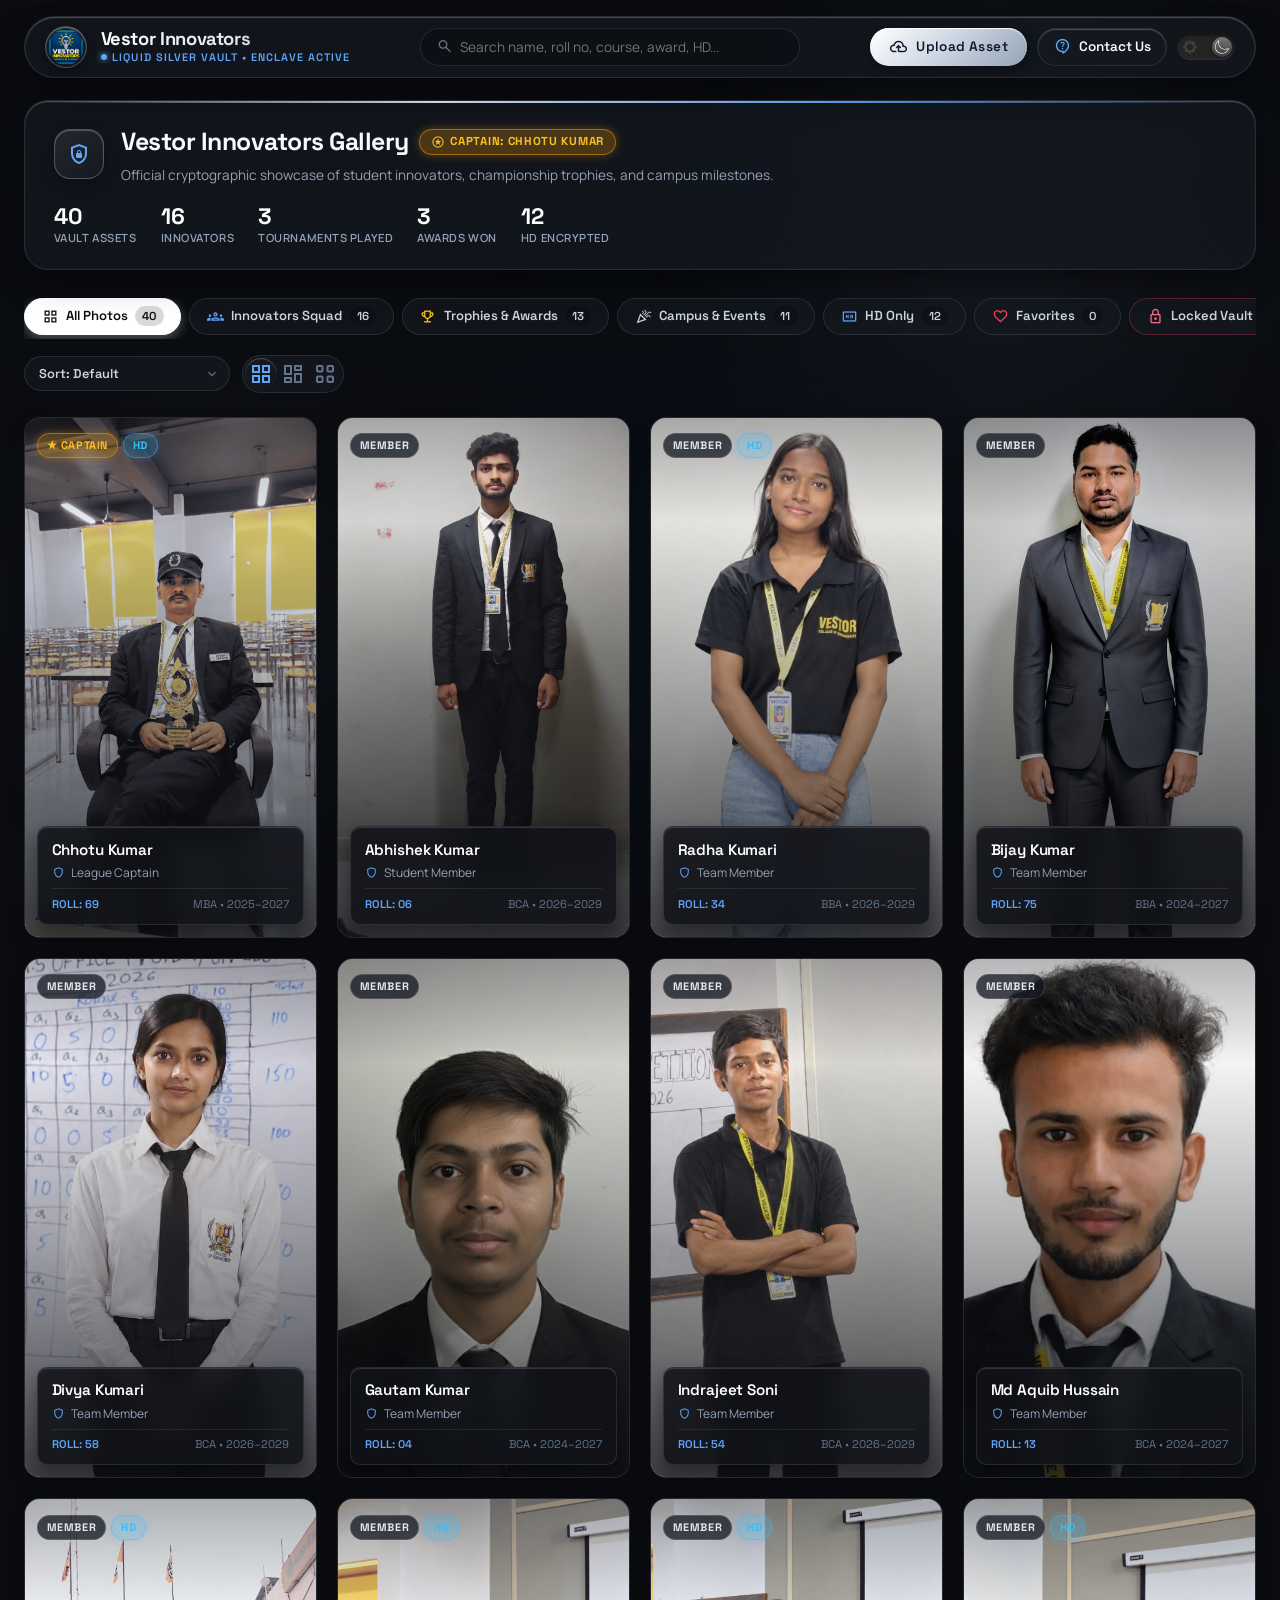
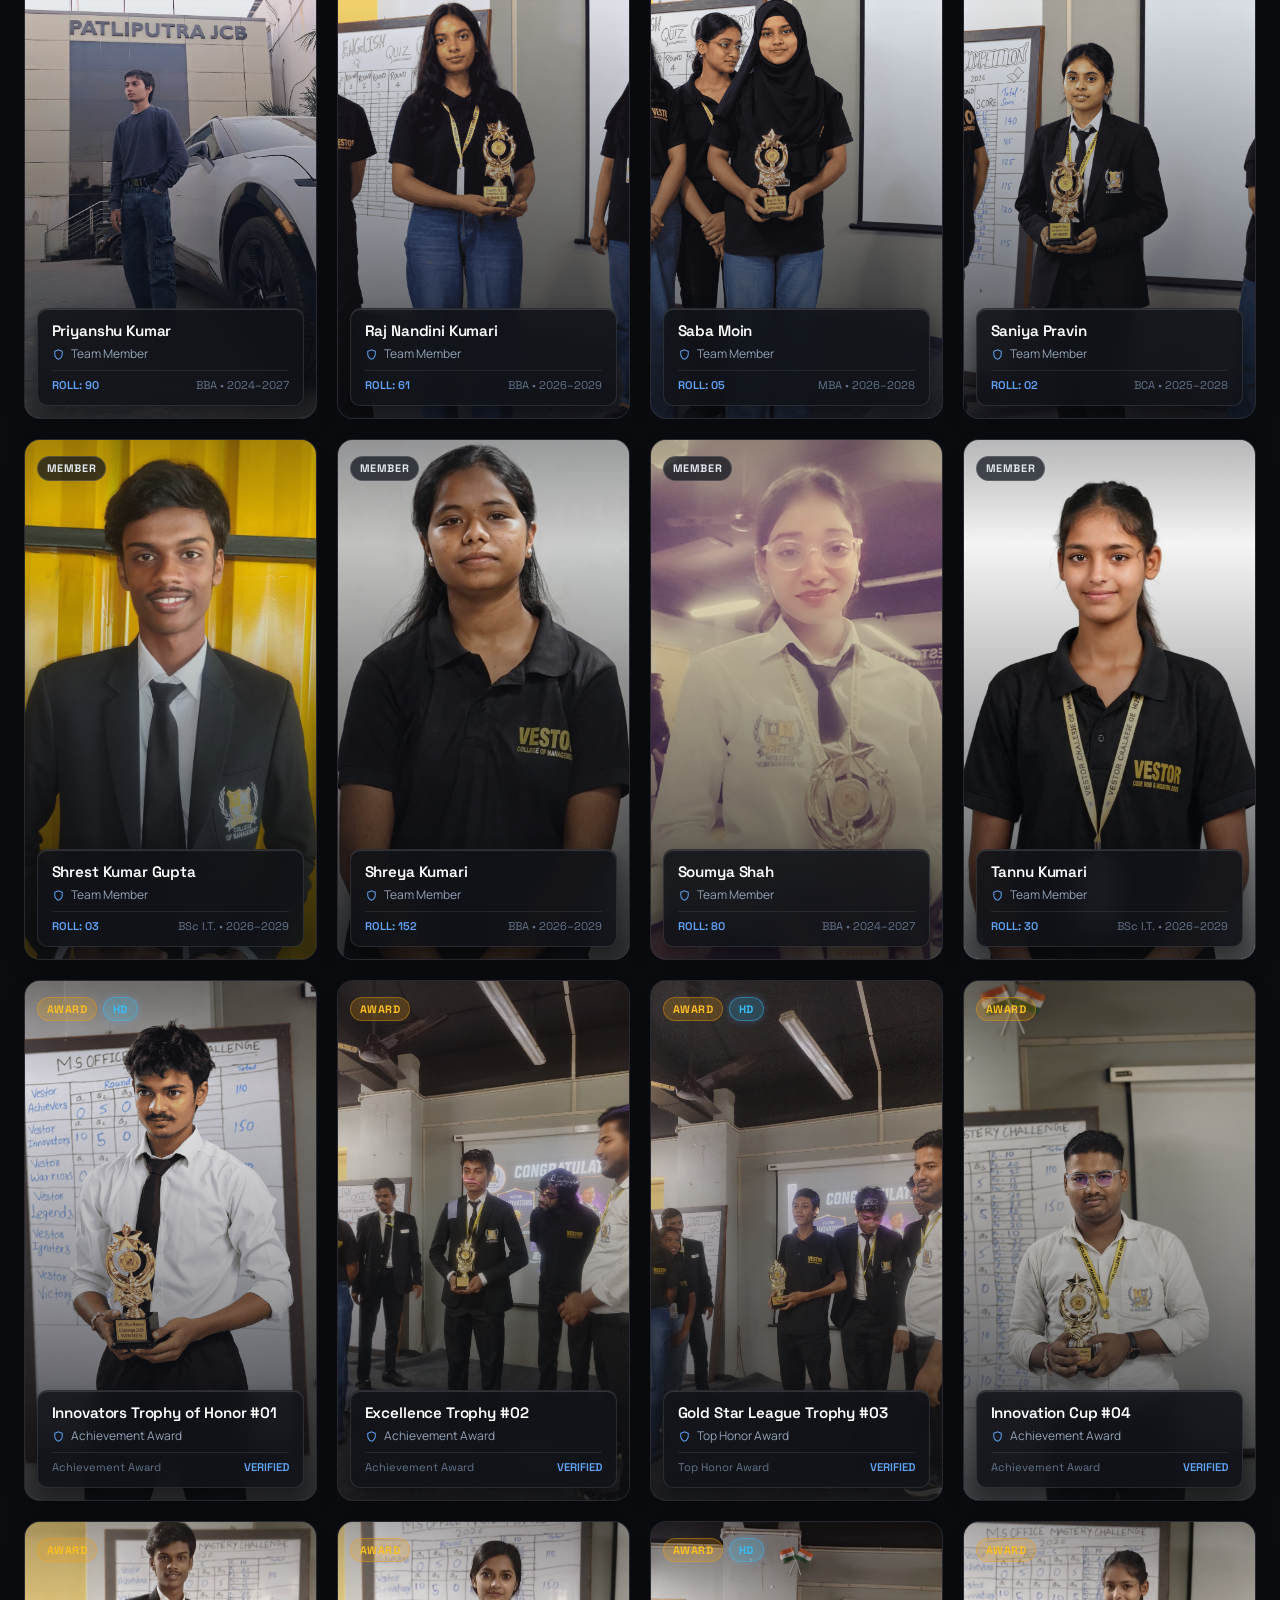
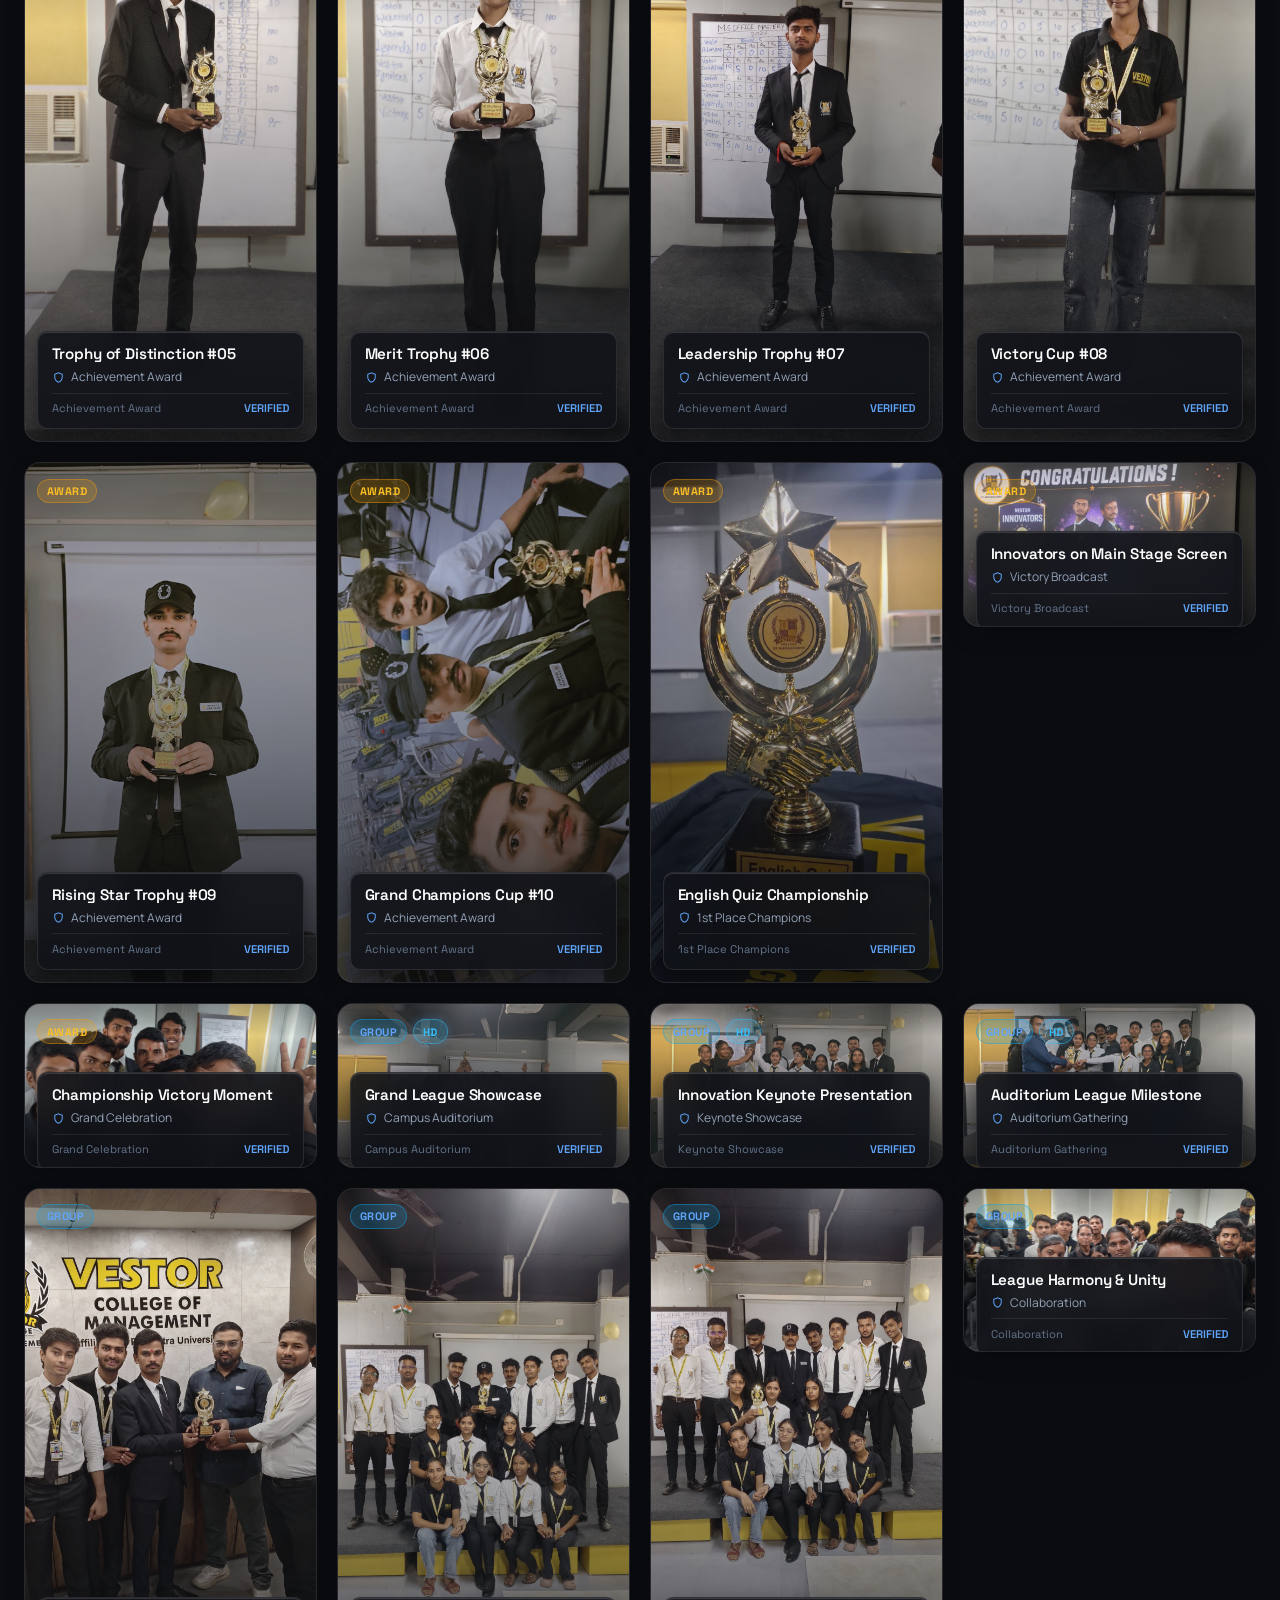
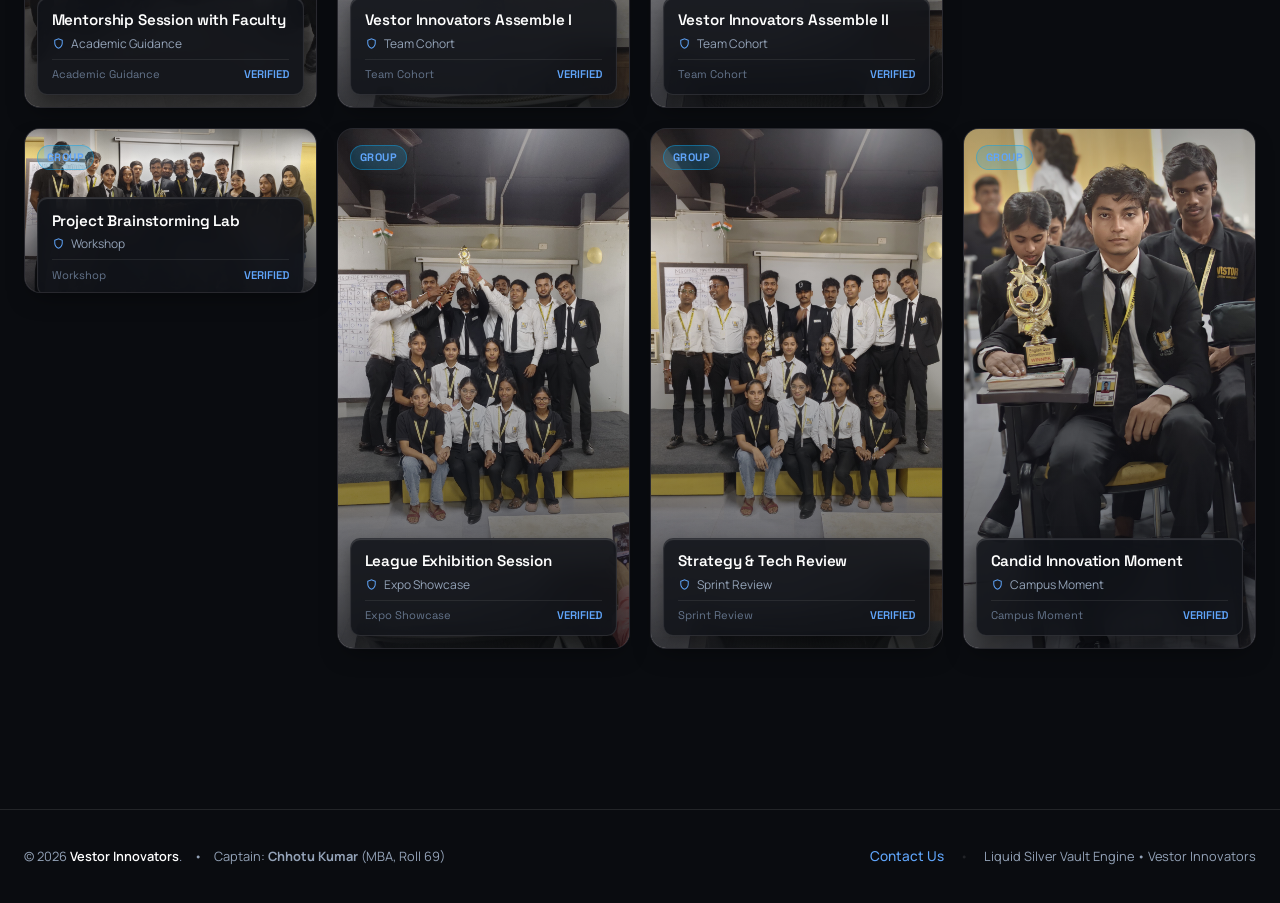
==== index.html @ cceb9549 "Add files via upload" ====
<!DOCTYPE html>
<html lang="en" data-theme="dark">
<head>
  <meta charset="UTF-8">
  <meta name="viewport" content="width=device-width, initial-scale=1.0">
  <title>Vestor Innovators — Liquid Silver Vault Gallery</title>
  
  <!-- Favicon: Using logo-2 as requested -->
  <link rel="icon" type="image/jpeg" href="./images/logo-2.jpeg">

  <!-- Typography & Google Fonts -->
  <link rel="preconnect" href="https://fonts.googleapis.com">
  <link rel="preconnect" href="https://fonts.gstatic.com" crossorigin>
  <link href="https://fonts.googleapis.com/css2?family=Manrope:wght@400;500;600;700&family=Space+Grotesk:wght@400;500;600;700&display=swap" rel="stylesheet">
  
  <!-- Material Symbols Outlined Icons -->
  <link rel="stylesheet" href="https://fonts.googleapis.com/css2?family=Material+Symbols+Outlined:opsz,wght,FILL,GRAD@20..48,100..700,0..1,-50..200">

  <!-- Pure Vanilla CSS Design System -->
  <link rel="stylesheet" href="./style.css">
</head>
<body>

  <!-- Dark Obsidian Background with Subtle Soft Light Silver & Cyan Spotting -->
  <div class="ambient-background" aria-hidden="true">
    <div class="ambient-spot-top-right"></div>
    <div class="ambient-spot-mid-left"></div>
    <div class="ambient-spot-bottom-right"></div>
    <div class="ambient-vignette"></div>
  </div>

  <!-- Fixed Top Glassmorphic Navigation Header -->
  <header class="site-header glass-panel">
    <!-- League Brand Identity -->
    <div class="brand-group">
      <div class="brand-logo-wrapper" title="Vestor Innovators Emblem">
        <img src="./images/logo.png" alt="Vestor Innovators Logo">
      </div>
      <div class="brand-text">
        <span class="brand-title">Vestor Innovators</span>
        <span class="brand-subtitle">
          <span class="status-dot"></span>
          Liquid Silver Vault • Enclave Active
        </span>
      </div>
    </div>

    <!-- Live Real-Time Search Bar -->
    <div class="search-container">
      <input type="text" 
             id="searchInput" 
             class="search-input" 
             placeholder="Search name, roll no, course, award, HD..." 
             aria-label="Search gallery assets">
      <span class="material-symbols-outlined search-icon">search</span>
    </div>

    <!-- Header Actions -->
    <div class="header-actions">
      <!-- Mobile Search Toggle Button -->
      <button class="btn-chrome mobile-search-btn" id="mobileSearchBtn" type="button" title="Search Gallery" aria-label="Search">
        <span class="material-symbols-outlined" style="font-size: 19px;">search</span>
      </button>

      <!-- Upload Modal Trigger Button -->
      <button class="btn-chrome" id="openUploadBtn" type="button" title="Upload new photo with details">
        <span class="material-symbols-outlined" style="font-size: 19px;">cloud_upload</span>
        <span class="btn-label">Upload Asset</span>
      </button>

      <!-- Contact Us Navigation Link -->
      <a href="./contact/" class="btn-nav-contact" title="Contact Us & Collaborations">
        <span class="material-symbols-outlined" style="font-size: 19px; color: var(--accent-cyan);">contact_support</span>
        <span class="btn-label">Contact Us</span>
      </a>

      <!-- Animated SVG Dark / Light Mode Toggle Switch -->
      <div class="theme-switch-container" title="Switch Theme (Dark / Light)">
        <input type="checkbox" id="darkmode-toggle" checked aria-label="Toggle dark and light mode" />
        <label for="darkmode-toggle">
          <svg version="1.1" class="sun" xmlns="http://www.w3.org/2000/svg" xmlns:xlink="http://www.w3.org/1999/xlink" x="0px" y="0px" viewBox="0 0 496 496" style="enable-background:new 0 0 496 496;" xml:space="preserve">
            <rect x="152.994" y="58.921" transform="matrix(0.3827 0.9239 -0.9239 0.3827 168.6176 -118.5145)" width="40.001" height="16" />
            <rect x="46.9" y="164.979" transform="matrix(0.9239 0.3827 -0.3827 0.9239 71.29 -12.4346)" width="40.001" height="16" />
            <rect x="46.947" y="315.048" transform="matrix(0.9239 -0.3827 0.3827 0.9239 -118.531 50.2116)" width="40.001" height="16" />
            <rect x="164.966" y="409.112" transform="matrix(-0.9238 -0.3828 0.3828 -0.9238 168.4872 891.7491)" width="16" height="39.999" />
            <rect x="303.031" y="421.036" transform="matrix(-0.3827 -0.9239 0.9239 -0.3827 50.2758 891.6655)" width="40.001" height="16" />
            <rect x="409.088" y="315.018" transform="matrix(-0.9239 -0.3827 0.3827 -0.9239 701.898 785.6559)" width="40.001" height="16" />
            <rect x="409.054" y="165.011" transform="matrix(-0.9239 0.3827 -0.3827 -0.9239 891.6585 168.6574)" width="40.001" height="16" />
            <rect x="315.001" y="46.895" transform="matrix(0.9238 0.3828 -0.3828 0.9238 50.212 -118.5529)" width="16" height="39.999" />
            <path d="M248,88c-88.224,0-160,71.776-160,160s71.776,160,160,160s160-71.776,160-160S336.224,88,248,88z M248,392
                c-79.4,0-144-64.6-144-144s64.6-144,144-144s144,64.6,144,144S327.4,392,248,392z" />
            <rect x="240" width="16" height="72" />
            <rect x="62.097" y="90.096" transform="matrix(0.7071 0.7071 -0.7071 0.7071 98.0963 -40.6334)" width="71.999" height="16" />
            <rect y="240" width="72" height="16" />
            <rect x="90.091" y="361.915" transform="matrix(-0.7071 -0.7071 0.7071 -0.7071 -113.9157 748.643)" width="16" height="71.999" />
            <rect x="240" y="424" width="16" height="72" />
            <rect x="361.881" y="389.915" transform="matrix(-0.7071 -0.7071 0.7071 -0.7071 397.8562 960.6281)" width="71.999" height="16" />
            <rect x="424" y="240" width="72" height="16" />
            <rect x="389.911" y="62.091" transform="matrix(0.7071 0.7071 -0.7071 0.7071 185.9067 -252.6357)" width="16" height="71.999" />
          </svg>
          <svg version="1.1" class="moon" xmlns="http://www.w3.org/2000/svg" xmlns:xlink="http://www.w3.org/1999/xlink" x="0px" y="0px" viewBox="0 0 49.739 49.739" style="enable-background:new 0 0 49.739 49.739;" xml:space="preserve">
            <path d="M25.068,48.889c-9.173,0-18.017-5.06-22.396-13.804C-3.373,23.008,1.164,8.467,13.003,1.979l2.061-1.129l-0.615,2.268
                 c-1.479,5.459-0.899,11.25,1.633,16.306c2.75,5.493,7.476,9.587,13.305,11.526c5.831,1.939,12.065,1.492,17.559-1.258v0
                 c0.25-0.125,0.492-0.258,0.734-0.391l2.061-1.13l-0.585,2.252c-1.863,6.873-6.577,12.639-12.933,15.822
                 C32.639,48.039,28.825,48.888,25.068,48.889z M12.002,4.936c-9.413,6.428-12.756,18.837-7.54,29.253
                 c5.678,11.34,19.522,15.945,30.864,10.268c5.154-2.582,9.136-7.012,11.181-12.357c-5.632,2.427-11.882,2.702-17.752,0.748
                 c-6.337-2.108-11.473-6.557-14.463-12.528C11.899,15.541,11.11,10.16,12.002,4.936z" />
          </svg>
        </label>
      </div>
    </div>
  </header>

  <!-- Mobile Search Expandable Drawer -->
  <div class="mobile-search-drawer" id="mobileSearchDrawer">
    <div class="mobile-search-inner glass-panel">
      <span class="material-symbols-outlined mobile-search-icon">search</span>
      <input type="text" 
             id="mobileSearchInput" 
             class="mobile-search-input" 
             placeholder="Search name, roll no, course, award..." 
             aria-label="Search gallery assets">
      <button type="button" class="mobile-search-close-btn" id="mobileSearchClose" aria-label="Close search">
        <span class="material-symbols-outlined" style="font-size: 18px;">close</span>
      </button>
    </div>
  </div>

  <!-- Main Container -->
  <main class="app-container main-content">

    <!-- Hero Metric & Status Banner -->
    <section class="hero-banner glass-panel">
      <div class="hero-info">
        <div class="emblem-badge">
          <span class="material-symbols-outlined">shield_lock</span>
        </div>
        <div class="hero-title-group">
          <h1>
            Vestor Innovators Gallery
            <span class="badge-tag badge-captain">
              <span class="material-symbols-outlined" style="font-size: 14px;">stars</span>
              Captain: Chhotu Kumar
            </span>
          </h1>
          <p class="hero-desc">
            <span>Official cryptographic showcase of student innovators, championship trophies, and campus milestones.</span>
          </p>
        </div>
      </div>

      <!-- Live Quick Stats -->
      <div class="hero-metrics">
        <div class="metric-item">
          <span class="metric-value" id="totalAssetsCount">0</span>
          <span class="metric-label">Vault Assets</span>
        </div>
        <div class="metric-item">
          <span class="metric-value" id="membersCount">16</span>
          <span class="metric-label">Innovators</span>
        </div>
        <div class="metric-item">
          <span class="metric-value" id="tournamentsCount">3</span>
          <span class="metric-label">Tournaments Played</span>
        </div>
        <div class="metric-item">
          <span class="metric-value" id="trophiesCount">3</span>
          <span class="metric-label">Awards Won</span>
        </div>
        <div class="metric-item">
          <span class="metric-value" id="hdCount">0</span>
          <span class="metric-label">HD Encrypted</span>
        </div>
      </div>
    </section>

    <!-- Interactive Filters & View Configuration Bar -->
    <section class="gallery-controls-bar">
      <!-- Horizontal Filter Pills Reel -->
      <div class="filter-reel" role="tablist">
        <button class="filter-btn active" data-filter="all" type="button" role="tab">
          <span class="material-symbols-outlined" style="font-size: 17px;">grid_view</span>
          All Photos
          <span class="filter-count">0</span>
        </button>

        <button class="filter-btn" data-filter="members" type="button" role="tab">
          <span class="material-symbols-outlined" style="font-size: 17px; color: var(--accent-cyan);">groups</span>
          Innovators Squad
          <span class="filter-count">16</span>
        </button>

        <button class="filter-btn" data-filter="trophies" type="button" role="tab">
          <span class="material-symbols-outlined" style="font-size: 17px; color: #fbbf24;">emoji_events</span>
          Trophies & Awards
          <span class="filter-count">13</span>
        </button>

        <button class="filter-btn" data-filter="events" type="button" role="tab">
          <span class="material-symbols-outlined" style="font-size: 17px;">celebration</span>
          Campus & Events
          <span class="filter-count">11</span>
        </button>

        <button class="filter-btn" data-filter="hd" type="button" role="tab">
          <span class="material-symbols-outlined" style="font-size: 17px; color: var(--accent-cyan);">hd</span>
          HD Only
          <span class="filter-count">0</span>
        </button>

        <button class="filter-btn" data-filter="favorites" type="button" role="tab">
          <span class="material-symbols-outlined" style="font-size: 17px; color: var(--accent-rose);">favorite</span>
          Favorites
          <span class="filter-count">0</span>
        </button>

        <!-- Locked Vault Password-Protected Section -->
        <button class="filter-btn locked-tab" data-filter="locked" type="button" role="tab" id="lockedVaultFilterBtn" title="Password Protected (innovators)">
          <span class="material-symbols-outlined" style="font-size: 17px; color: #fb7185;" id="lockedVaultTabIcon">lock</span>
          Locked Vault
          <span class="filter-count" id="lockedVaultCount">0</span>
        </button>
      </div>

      <!-- Sorting & View Density -->
      <div class="view-options">
        <!-- Sort Dropdown -->
        <div class="sort-select-wrapper">
          <select id="sortSelect" class="sort-select" aria-label="Sort images by">
            <option value="default">Sort: Default</option>
            <option value="roll-asc">Sort: Student Roll No</option>
            <option value="name-asc">Sort: Name (A-Z)</option>
            <option value="hd-first">Sort: High-Definition First</option>
          </select>
          <span class="material-symbols-outlined">expand_more</span>
        </div>

        <!-- View Density Switcher -->
        <div class="view-switcher" role="group" aria-label="Grid layout density">
          <button class="view-btn active" data-view="grid" title="Standard Grid Layout">
            <span class="material-symbols-outlined">grid_view</span>
          </button>
          <button class="view-btn" data-view="bento" title="Bento Dynamic Layout">
            <span class="material-symbols-outlined">dashboard</span>
          </button>
          <button class="view-btn" data-view="compact" title="Compact Layout">
            <span class="material-symbols-outlined">view_cozy</span>
          </button>
        </div>
      </div>
    </section>

    <!-- Image Gallery Dynamic Grid -->
    <section class="gallery-grid" id="galleryGrid" aria-live="polite">
      <!-- Rendered dynamically by script.js -->
    </section>

  </main>

  <!-- Fullscreen Lightbox Modal Carousel -->
  <div class="lightbox-modal" id="lightboxModal" role="dialog" aria-modal="true" aria-label="Photo Preview Lightbox">
    
    <!-- Top Meta Capsule & Controls -->
    <div class="lightbox-header">
      <div class="lightbox-meta-capsule glass-panel">
        <span class="badge-pill badge-hd" id="lightboxBadge" style="display: none;">HD</span>
        <span id="lightboxTitle" style="font-weight: 600; color: var(--chrome-primary);">Asset Preview</span>
        <span class="meta-divider"></span>
        <span id="lightboxSubtitle" style="color: var(--chrome-muted); font-size: 0.75rem;">Encrypted Buffer</span>
        <span class="meta-divider"></span>
        <span id="lightboxCounter" style="color: var(--accent-cyan); font-weight: 600;">1 / 1</span>
      </div>

      <div class="lightbox-controls">
        <button class="btn-glass btn-icon" id="fullscreenBtn" type="button" title="Toggle Fullscreen (F)">
          <span class="material-symbols-outlined" style="font-size: 20px;">fullscreen</span>
        </button>
        <button class="btn-glass btn-icon" id="closeLightboxBtn" type="button" title="Close Lightbox (Esc)">
          <span class="material-symbols-outlined" style="font-size: 20px;">close</span>
        </button>
      </div>
    </div>

    <!-- Center Stage with Nav Controls -->
    <div class="lightbox-stage">
      <button class="nav-arrow-btn nav-prev" id="prevArrowBtn" type="button" title="Previous Image (Left Arrow)" aria-label="Previous image">
        <span class="material-symbols-outlined">chevron_left</span>
      </button>

      <div class="lightbox-image-container">
        <img class="lightbox-image" id="lightboxImage" src="" alt="Active preview image">
      </div>

      <button class="nav-arrow-btn nav-next" id="nextArrowBtn" type="button" title="Next Image (Right Arrow)" aria-label="Next image">
        <span class="material-symbols-outlined">chevron_right</span>
      </button>
    </div>

    <!-- Bottom Action Dock & Filmstrip Reel -->
    <div class="lightbox-footer">
      <div class="lightbox-action-dock glass-panel">
        <button class="dock-btn" id="zoomInBtn" type="button" title="Zoom In (+)">
          <span class="material-symbols-outlined">zoom_in</span>
          <span class="btn-label">Zoom In</span>
        </button>
        <button class="dock-btn" id="zoomOutBtn" type="button" title="Zoom Out (-)">
          <span class="material-symbols-outlined">zoom_out</span>
          <span class="btn-label">Zoom Out</span>
        </button>
        <button class="dock-btn" id="resetZoomBtn" type="button" title="Reset Zoom">
          <span class="material-symbols-outlined">restart_alt</span>
          <span class="btn-label">Reset</span>
        </button>
        <button class="dock-btn" id="rotateBtn" type="button" title="Rotate 90 Degrees">
          <span class="material-symbols-outlined">rotate_right</span>
          <span class="btn-label">Rotate</span>
        </button>
        <button class="dock-btn" id="lightboxLikeBtn" type="button" title="Toggle Favorite">
          <span class="material-symbols-outlined" id="lightboxLikeIcon">favorite</span>
          <span class="btn-label">Like</span>
        </button>
        <button class="dock-btn" id="lightboxLockBtn" type="button" title="Move to Locked Vault">
          <span class="material-symbols-outlined" id="lightboxLockIcon">lock</span>
          <span class="btn-label" id="lightboxLockLabel">Lock</span>
        </button>
        <button class="dock-btn" id="downloadBtn" type="button" title="Download Image">
          <span class="material-symbols-outlined">download</span>
          <span class="btn-label">Download</span>
        </button>
      </div>

      <!-- Interactive Thumbnail Filmstrip Reel -->
      <div class="lightbox-filmstrip" id="lightboxFilmstrip">
        <!-- Rendered dynamically by script.js -->
      </div>
    </div>

  </div>

  <!-- Image Upload Modal with Metadata Form -->
  <div class="modal-wrapper" id="uploadModal" role="dialog" aria-modal="true" aria-label="Upload New Asset Modal">
    <div class="modal-container glass-panel">
      <div class="modal-header">
        <h2 class="modal-title">
          <span class="material-symbols-outlined" style="color: var(--accent-cyan);">add_photo_alternate</span>
          Add Asset to Vault
        </h2>
        <button class="btn-glass btn-icon" id="closeUploadBtn" type="button" title="Close Modal">
          <span class="material-symbols-outlined" style="font-size: 20px;">close</span>
        </button>
      </div>

      <form id="uploadForm">
        <!-- Dual Upload Actions: Camera & File Browser -->
        <div class="upload-action-buttons">
          <button type="button" class="btn-chrome" id="cameraSnapBtn" title="Take a photo directly with camera">
            <span class="material-symbols-outlined" style="font-size: 19px;">photo_camera</span>
            <span>Take Photo (Camera)</span>
          </button>
          <button type="button" class="btn-glass" id="browseFilesBtn" title="Choose file from device">
            <span class="material-symbols-outlined" style="font-size: 19px;">file_upload</span>
            <span>Browse Files</span>
          </button>
          <!-- Direct Mobile Native Camera Trigger -->
          <input type="file" id="cameraInput" accept="image/*" capture="environment" style="display: none;">
        </div>

        <!-- Live Camera Viewfinder (Webcam / Live Stream) -->
        <div class="camera-stream-box" id="cameraStreamBox" style="display: none;">
          <video id="cameraVideo" autoplay playsinline muted></video>
          <canvas id="cameraCanvas" style="display: none;"></canvas>
          <div class="camera-controls-bar">
            <button type="button" class="btn-glass btn-icon" id="switchCameraBtn" title="Switch Camera">
              <span class="material-symbols-outlined">flip_camera_ios</span>
            </button>
            <button type="button" class="capture-snap-btn" id="captureStreamBtn">
              <span class="material-symbols-outlined">camera</span>
              <span>Snap Photo</span>
            </button>
            <button type="button" class="btn-glass btn-icon" id="closeCameraBtn" title="Cancel Camera">
              <span class="material-symbols-outlined">close</span>
            </button>
          </div>
        </div>

        <!-- Drag & Drop Zone -->
        <div class="upload-dropzone" id="dropZone">
          <span class="material-symbols-outlined dropzone-icon">cloud_upload</span>
          <p class="dropzone-text">Drag & drop photo here or click to browse</p>
          <p class="dropzone-subtext">Supports PNG, JPG, JPEG, WebP • Auto-Detects Resolution</p>
          <input type="file" id="fileInput" accept="image/*" style="display: none;">
        </div>

        <!-- Live Preview -->
        <div class="upload-preview-box" id="uploadPreviewBox">
          <img id="uploadPreviewImage" src="" alt="Upload preview">
          <button type="button" class="remove-preview-btn" id="removePreviewBtn" title="Remove image">
            <span class="material-symbols-outlined" style="font-size: 16px;">close</span>
          </button>
        </div>

        <!-- Automatic HD Detection Status -->
        <div class="auto-hd-badge-container" id="autoHDContainer">
          <div style="display: flex; align-items: center; gap: 0.4rem;">
            <span class="material-symbols-outlined" style="font-size: 18px; color: var(--accent-cyan);">auto_awesome</span>
            <span style="font-size: 0.76rem; font-family: var(--font-display); font-weight: 600; color: var(--chrome-muted);">Resolution Scanner:</span>
          </div>
          <div id="uploadHDStatus">
            <span class="badge-pill badge-member">Select an image to detect</span>
          </div>
        </div>

        <!-- Form Details Grid -->
        <div class="form-grid">
          <div class="form-group span-2">
            <label class="form-label" for="uploadTitle">Image Title / Headline *</label>
            <input type="text" id="uploadTitle" class="form-input" placeholder="e.g., Innovation Project Showcase" required>
          </div>

          <div class="form-group span-2">
            <label class="form-label" for="uploadCategory">Category *</label>
            <select id="uploadCategory" class="form-select" required>
              <option value="events">Campus & Events</option>
              <option value="members">Innovators Squad (Member)</option>
              <option value="trophies">Trophies & Awards</option>
            </select>
          </div>

          <!-- Lock in Private Vault Option -->
          <div class="form-group span-2" style="border-top: 1px solid var(--chrome-border); padding-top: 0.75rem;">
            <label for="uploadToLockedVault" style="display: flex; align-items: center; gap: 0.6rem; cursor: pointer;">
              <input type="checkbox" id="uploadToLockedVault" style="width: 17px; height: 17px; accent-color: #f43f5e;">
              <span style="font-size: 0.82rem; font-weight: 600; color: #fb7185; font-family: var(--font-display);">
                <span class="material-symbols-outlined" style="font-size: 15px; vertical-align: middle;">lock</span>
                Seal in Private Locked Vault (Password Protected)
              </span>
            </label>
          </div>

          <!-- Optional Member Specific Fields (Appears when Category is 'members') -->
          <div class="form-grid span-2" id="memberSpecificFields" style="display: none; border-top: 1px solid var(--chrome-border); padding-top: 0.85rem; margin-top: 0.25rem;">
            <div class="form-group">
              <label class="form-label" for="uploadMemberName">Student Full Name</label>
              <input type="text" id="uploadMemberName" class="form-input" placeholder="e.g., Rohan Kumar">
            </div>

            <div class="form-group">
              <label class="form-label" for="uploadMemberRoll">Roll Number</label>
              <input type="text" id="uploadMemberRoll" class="form-input" placeholder="e.g., 42">
            </div>

            <div class="form-group">
              <label class="form-label" for="uploadMemberCourse">Course / Stream</label>
              <input type="text" id="uploadMemberCourse" class="form-input" placeholder="e.g., BCA / BBA / MBA">
            </div>

            <div class="form-group">
              <label class="form-label" for="uploadMemberSession">Session Batch</label>
              <input type="text" id="uploadMemberSession" class="form-input" placeholder="e.g., 2026–2029">
            </div>
          </div>

          <div class="form-group span-2">
            <label class="form-label" for="uploadDescription">Optional Description</label>
            <textarea id="uploadDescription" class="form-textarea" placeholder="Add any details, event milestones, or achievements..."></textarea>
          </div>
        </div>

        <div class="modal-footer">
          <button type="button" class="btn-glass" id="cancelUploadBtn">Cancel</button>
          <button type="submit" class="btn-chrome">
            <span class="material-symbols-outlined" style="font-size: 18px;">lock</span>
            Add to Vault Enclave
          </button>
        </div>
      </form>
    </div>
  </div>

  <!-- Master Security PIN / Password Modal for Locked Vault -->
  <div class="modal-wrapper" id="securityModal" role="dialog" aria-modal="true" aria-label="Security Authentication Modal">
    <div class="modal-container security-modal-box glass-panel">
      <div class="security-icon-circle">
        <span class="material-symbols-outlined" style="font-size: 28px;">enhanced_encryption</span>
      </div>

      <h3 style="font-family: var(--font-display); font-size: 1.3rem; font-weight: 700; color: var(--chrome-primary); margin-bottom: 0.35rem;" id="securityModalTitle">
        Private Vault Authentication
      </h3>
      <p style="color: var(--chrome-muted); font-size: 0.82rem;" id="securityModalDesc">
        Enter the enclave security key to access or seal private vault assets.
      </p>

      <form id="securityForm">
        <div class="security-password-input-wrapper">
          <input type="password" 
                 id="securityPasswordInput" 
                 class="security-password-input" 
                 placeholder="Enter Vault Password" 
                 autocomplete="off" 
                 required>
          <button type="button" class="toggle-password-btn" id="togglePasswordVisibility" title="Show / Hide Password">
            <span class="material-symbols-outlined" id="togglePasswordIcon" style="font-size: 19px;">visibility</span>
          </button>
        </div>

        <div class="security-error-msg" id="securityErrorMsg"></div>

        <div class="modal-footer" style="justify-content: center; gap: 0.75rem; margin-top: 1rem;">
          <button type="button" class="btn-glass" id="cancelSecurityBtn">Cancel</button>
          <button type="submit" class="btn-chrome" style="background: linear-gradient(135deg, #f43f5e 0%, #e11d48 50%, #9f1239 100%); color: #fff; box-shadow: 0 4px 14px rgba(244, 63, 94, 0.4);">
            <span class="material-symbols-outlined" style="font-size: 18px;">lock_open</span>
            Authenticate
          </button>
        </div>
      </form>
    </div>
  </div>

  <!-- Toast Feedback Alerts Container -->
  <div class="toast-container" id="toastContainer" aria-live="assertive"></div>

  <!-- Site Footer -->
  <footer class="site-footer">
    <div class="app-container footer-content">
      <div class="footer-credits">
        <span>© 2026 <strong class="team-badge">Vestor Innovators</strong>.</span>
        <span>•</span>
        <span>Captain: <strong>Chhotu Kumar</strong> (MBA, Roll 69)</span>
      </div>
      <div class="footer-links" style="display: flex; align-items: center; gap: 1rem;">
        <a href="./contact/" style="color: var(--accent-cyan); text-decoration: none; font-size: 0.85rem; font-weight: 500;">Contact Us</a>
        <span style="color: var(--chrome-border);">•</span>
        <span>Liquid Silver Vault Engine • Vestor Innovators</span>
      </div>
    </div>
  </footer>

  <!-- Pure Vanilla JavaScript Application Logic -->
  <script src="./script.js"></script>
</body>
</html>
---- style.css ----
/* ==========================================================================
   VESTOR INNOVATORS - LIQUID SILVER VAULT GALLERY
   Pure Vanilla CSS Design System (Zero Frameworks)
   High-Performance, Hardware-Accelerated, Silk-Smooth UI
   ========================================================================== */

/* --------------------------------------------------------------------------
   1. CSS Custom Properties / Design Tokens
   -------------------------------------------------------------------------- */
:root {
  /* Dark Theme (Default - Deep Obsidian & Liquid Silver) */
  --bg-primary: #0a0c10;
  --bg-surface: #111318;
  --bg-surface-elevated: #16181f;
  --bg-surface-glass: rgba(22, 25, 33, 0.72);
  --bg-surface-glass-hover: rgba(30, 34, 46, 0.85);
  --bg-surface-card: rgba(16, 18, 24, 0.88);
  --bg-dock: rgba(16, 20, 28, 0.88);
  --bg-modal-overlay: rgba(5, 7, 10, 0.85);
  --bg-modal: rgba(16, 18, 25, 0.96);

  /* Primary Chrome & Accents */
  --chrome-primary: #ffffff;
  --chrome-secondary: #e2e8f0;
  --chrome-muted: #94a3b8;
  --chrome-dark: #64748b;
  --chrome-border: rgba(255, 255, 255, 0.1);
  --chrome-border-highlight: rgba(255, 255, 255, 0.24);
  --chrome-glow: rgba(226, 232, 240, 0.18);

  /* Cryptographic Cyan & Accent Tints */
  --accent-cyan: #60a5fa;
  --accent-cyan-glow: rgba(96, 165, 250, 0.3);
  --accent-cyan-soft: rgba(96, 165, 250, 0.12);
  --accent-gold: #f59e0b;
  --accent-gold-glow: rgba(245, 158, 11, 0.35);
  --accent-gold-soft: rgba(245, 158, 11, 0.15);
  --accent-rose: #f43f5e;
  --accent-rose-soft: rgba(244, 63, 94, 0.15);
  --accent-emerald: #10b981;
  --accent-emerald-soft: rgba(16, 185, 129, 0.15);

  /* Text Colors */
  --text-primary: #f8fafc;
  --text-secondary: #cbd5e1;
  --text-muted: #8e95a5;
  --text-inverse: #0a0c10;

  /* Glassmorphism Specs (Optimized for 60fps) */
  --glass-blur: 16px;
  --glass-border: 1px solid rgba(255, 255, 255, 0.1);
  --glass-shadow: 0 16px 36px -12px rgba(0, 0, 0, 0.7);
  --glass-specular: inset 0 1px 1px 0 rgba(255, 255, 255, 0.25);

  /* Radii */
  --radius-xs: 6px;
  --radius-sm: 10px;
  --radius-md: 16px;
  --radius-lg: 24px;
  --radius-pill: 9999px;

  /* Typography */
  --font-display: 'Space Grotesk', -apple-system, BlinkMacSystemFont, sans-serif;
  --font-body: 'Manrope', -apple-system, BlinkMacSystemFont, sans-serif;
  
  /* Snappy Transitions */
  --transition-fast: 0.15s ease-out;
  --transition-smooth: 0.25s cubic-bezier(0.16, 1, 0.3, 1);
}

/* Light Theme (Crisp Liquid Platinum & Silver Glass) */
[data-theme="light"] {
  --bg-primary: #f1f4f8;
  --bg-surface: #ffffff;
  --bg-surface-elevated: #e2e8f0;
  --bg-surface-glass: rgba(255, 255, 255, 0.85);
  --bg-surface-glass-hover: rgba(255, 255, 255, 0.98);
  --bg-surface-card: rgba(255, 255, 255, 0.92);
  --bg-dock: rgba(245, 247, 250, 0.94);
  --bg-modal-overlay: rgba(15, 23, 42, 0.5);
  --bg-modal: rgba(255, 255, 255, 0.98);

  --chrome-primary: #0f172a;
  --chrome-secondary: #1e293b;
  --chrome-muted: #64748b;
  --chrome-dark: #94a3b8;
  --chrome-border: rgba(15, 23, 42, 0.1);
  --chrome-border-highlight: rgba(15, 23, 42, 0.22);
  --chrome-glow: rgba(15, 23, 42, 0.06);

  --accent-cyan: #0284c7;
  --accent-cyan-glow: rgba(2, 132, 199, 0.2);
  --accent-cyan-soft: rgba(2, 132, 199, 0.1);

  --text-primary: #0f172a;
  --text-secondary: #334155;
  --text-muted: #64748b;
  --text-inverse: #ffffff;

  --glass-border: 1px solid rgba(15, 23, 42, 0.08);
  --glass-shadow: 0 14px 30px -10px rgba(15, 23, 42, 0.1);
  --glass-specular: inset 0 1px 1px 0 rgba(255, 255, 255, 0.9);
}

/* --------------------------------------------------------------------------
   2. Reset & Base Styles
   -------------------------------------------------------------------------- */
*, *::before, *::after {
  box-sizing: border-box;
  margin: 0;
  padding: 0;
}

html {
  font-size: 16px;
  scroll-behavior: smooth;
  -webkit-text-size-adjust: 100%;
}

body {
  font-family: var(--font-body);
  background-color: var(--bg-primary);
  color: var(--text-primary);
  min-height: 100vh;
  line-height: 1.5;
  overflow-x: hidden;
  position: relative;
  -webkit-font-smoothing: antialiased;
  -moz-osx-font-smoothing: grayscale;
}

img {
  max-width: 100%;
  height: auto;
  display: block;
}

button, input, select, textarea {
  font: inherit;
  color: inherit;
  border: none;
  background: none;
  outline: none;
}

button {
  cursor: pointer;
  user-select: none;
}

a {
  color: inherit;
  text-decoration: none;
}

/* Custom Scrollbar */
::-webkit-scrollbar {
  width: 7px;
  height: 7px;
}
::-webkit-scrollbar-track {
  background: var(--bg-primary);
}
::-webkit-scrollbar-thumb {
  background: var(--chrome-dark);
  border-radius: var(--radius-pill);
}
::-webkit-scrollbar-thumb:hover {
  background: var(--chrome-muted);
}

/* --------------------------------------------------------------------------
   3. Dark Obsidian Background with Soft Light Silver & Cyan Spotting
   (Matches Stitch screen.png Vault Design - Clean, Dark, Non-Distracting)
   -------------------------------------------------------------------------- */
.ambient-background {
  position: fixed;
  inset: 0;
  pointer-events: none;
  z-index: 0;
  overflow: hidden;
  background-color: var(--bg-primary);
}

/* Fixed Hardware-Accelerated Ambient Light Spots */
.ambient-spot-top-right {
  position: absolute;
  top: -10%;
  right: -5%;
  width: 700px;
  height: 700px;
  border-radius: 50%;
  background: radial-gradient(circle, rgba(164, 201, 255, 0.065) 0%, rgba(17, 19, 24, 0) 70%);
  transform: translateZ(0);
}

.ambient-spot-mid-left {
  position: absolute;
  top: 32%;
  left: -8%;
  width: 650px;
  height: 650px;
  border-radius: 50%;
  background: radial-gradient(circle, rgba(226, 232, 240, 0.045) 0%, rgba(17, 19, 24, 0) 68%);
  transform: translateZ(0);
}

.ambient-spot-bottom-right {
  position: absolute;
  bottom: -15%;
  right: 18%;
  width: 800px;
  height: 800px;
  border-radius: 50%;
  background: radial-gradient(circle, rgba(2, 103, 184, 0.055) 0%, rgba(17, 19, 24, 0) 72%);
  transform: translateZ(0);
}

.ambient-vignette {
  position: absolute;
  inset: 0;
  background: linear-gradient(to bottom, transparent 0%, rgba(12, 14, 18, 0.4) 100%);
}

[data-theme="light"] .ambient-spot-top-right {
  background: radial-gradient(circle, rgba(2, 132, 199, 0.08) 0%, transparent 65%);
}
[data-theme="light"] .ambient-spot-mid-left {
  background: radial-gradient(circle, rgba(148, 163, 184, 0.1) 0%, transparent 65%);
}
[data-theme="light"] .ambient-spot-bottom-right {
  background: radial-gradient(circle, rgba(96, 165, 250, 0.08) 0%, transparent 65%);
}
[data-theme="light"] .ambient-vignette {
  background: linear-gradient(to bottom, transparent 0%, rgba(226, 232, 240, 0.4) 100%);
}

/* --------------------------------------------------------------------------
   4. Glassmorphism Utilities
   -------------------------------------------------------------------------- */
.glass-panel {
  background: var(--bg-surface-glass);
  backdrop-filter: blur(var(--glass-blur)) saturate(160%);
  -webkit-backdrop-filter: blur(var(--glass-blur)) saturate(160%);
  border: var(--glass-border);
  box-shadow: var(--glass-specular), var(--glass-shadow);
}

.glass-card {
  background: var(--bg-surface-card);
  backdrop-filter: blur(12px);
  -webkit-backdrop-filter: blur(12px);
  border: 1px solid var(--chrome-border);
  box-shadow: inset 0 1px 0 rgba(255, 255, 255, 0.12), 0 10px 24px -10px rgba(0, 0, 0, 0.5);
}

.glass-card:hover {
  background: var(--bg-surface-glass-hover);
  border-color: var(--chrome-border-highlight);
  box-shadow: inset 0 1px 1px rgba(255, 255, 255, 0.3), 0 16px 36px -10px rgba(0, 0, 0, 0.65), 0 0 16px var(--chrome-glow);
}

/* Liquid Chrome Button */
.btn-chrome {
  background: linear-gradient(135deg, #ffffff 0%, #cbd5e1 50%, #94a3b8 100%);
  color: #0f172a;
  font-family: var(--font-display);
  font-weight: 600;
  font-size: 0.85rem;
  letter-spacing: 0.03em;
  padding: 0.55rem 1.2rem;
  border-radius: var(--radius-pill);
  display: inline-flex;
  align-items: center;
  gap: 0.5rem;
  box-shadow: inset 0 1px 1px rgba(255, 255, 255, 0.9), 0 4px 12px rgba(0, 0, 0, 0.3);
  transition: transform var(--transition-fast), filter var(--transition-fast);
}

.btn-chrome:hover {
  transform: translateY(-1px);
  filter: brightness(1.05);
  box-shadow: inset 0 1px 1px #fff, 0 6px 18px rgba(226, 232, 240, 0.4);
}

.btn-chrome:active {
  transform: translateY(1px) scale(0.98);
}

/* Glass Outline Button */
.btn-glass {
  background: var(--bg-surface-glass);
  backdrop-filter: blur(10px);
  -webkit-backdrop-filter: blur(10px);
  color: var(--text-primary);
  border: 1px solid var(--chrome-border);
  font-family: var(--font-display);
  font-size: 0.85rem;
  font-weight: 500;
  padding: 0.5rem 0.95rem;
  border-radius: var(--radius-pill);
  display: inline-flex;
  align-items: center;
  gap: 0.45rem;
  box-shadow: var(--glass-specular);
  transition: background var(--transition-fast), border-color var(--transition-fast), color var(--transition-fast);
}

.btn-glass:hover {
  background: var(--bg-surface-glass-hover);
  border-color: var(--chrome-border-highlight);
  color: var(--chrome-primary);
}

.btn-glass:active {
  transform: translateY(1px) scale(0.98);
}

.btn-icon {
  width: 38px;
  height: 38px;
  border-radius: var(--radius-pill);
  display: inline-flex;
  align-items: center;
  justify-content: center;
  padding: 0;
}

/* Contact Navigation Button */
.btn-nav-contact {
  text-decoration: none;
  display: inline-flex;
  align-items: center;
  gap: 0.45rem;
  padding: 0.48rem 0.95rem;
  font-family: var(--font-display);
  font-size: 0.85rem;
  font-weight: 600;
  border-radius: var(--radius-pill);
  color: var(--text-primary);
  background: var(--bg-surface-glass);
  border: 1px solid var(--chrome-border);
  box-shadow: var(--glass-specular);
  transition: all var(--transition-fast);
}

.btn-nav-contact:hover {
  background: var(--bg-surface-glass-hover);
  border-color: var(--accent-cyan);
  box-shadow: 0 0 14px var(--accent-cyan-glow);
  color: var(--chrome-primary);
  transform: translateY(-1px);
}

.btn-nav-contact:active {
  transform: translateY(1px) scale(0.98);
}

.btn-nav-contact.active {
  border-color: var(--accent-cyan);
  background: var(--accent-cyan-soft);
  color: var(--accent-cyan);
}

/* --------------------------------------------------------------------------
   5. Layout & Navigation Header
   -------------------------------------------------------------------------- */
.app-container {
  position: relative;
  z-index: 1;
  max-width: 1560px;
  margin: 0 auto;
  padding: 0 1.5rem;
}

/* Fixed Glass Navigation Header */
.site-header {
  position: fixed;
  top: 1rem;
  left: 1.5rem;
  right: 1.5rem;
  max-width: 1560px;
  margin: 0 auto;
  z-index: 50;
  border-radius: var(--radius-pill);
  padding: 0.55rem 1.25rem;
  display: flex;
  align-items: center;
  justify-content: space-between;
  gap: 1rem;
}

/* Brand Identity */
.brand-group {
  display: flex;
  align-items: center;
  gap: 0.85rem;
}

.brand-logo-wrapper {
  width: 42px;
  height: 42px;
  border-radius: 50%;
  overflow: hidden;
  background: var(--bg-surface-elevated);
  border: 1px solid var(--chrome-border-highlight);
  box-shadow: inset 0 1px 1px rgba(255, 255, 255, 0.4), 0 4px 10px rgba(0, 0, 0, 0.3);
  display: flex;
  align-items: center;
  justify-content: center;
  padding: 2px;
  flex-shrink: 0;
}

.brand-logo-wrapper img {
  width: 100%;
  height: 100%;
  object-fit: cover;
  border-radius: 50%;
}

.brand-text {
  display: flex;
  flex-direction: column;
}

.brand-title {
  font-family: var(--font-display);
  font-size: 1.15rem;
  font-weight: 700;
  letter-spacing: -0.02em;
  line-height: 1.1;
  background: linear-gradient(135deg, var(--chrome-primary) 0%, var(--chrome-secondary) 50%, var(--chrome-muted) 100%);
  -webkit-background-clip: text;
  -webkit-text-fill-color: transparent;
}

.brand-subtitle {
  font-family: var(--font-display);
  font-size: 0.68rem;
  font-weight: 600;
  letter-spacing: 0.1em;
  text-transform: uppercase;
  color: var(--accent-cyan);
  display: flex;
  align-items: center;
  gap: 0.35rem;
}

.status-dot {
  width: 6px;
  height: 6px;
  border-radius: 50%;
  background-color: var(--accent-cyan);
  box-shadow: 0 0 6px var(--accent-cyan);
}

/* Search Bar */
.search-container {
  position: relative;
  flex: 1;
  max-width: 380px;
}

.search-icon {
  position: absolute;
  left: 1rem;
  top: 50%;
  transform: translateY(-50%);
  color: var(--chrome-dark);
  font-size: 1.1rem;
  pointer-events: none;
}

.search-input {
  width: 100%;
  padding: 0.5rem 1rem 0.5rem 2.4rem;
  border-radius: var(--radius-pill);
  background: rgba(0, 0, 0, 0.25);
  border: 1px solid var(--chrome-border);
  color: var(--text-primary);
  font-size: 0.85rem;
  font-family: var(--font-body);
  transition: border-color var(--transition-fast);
}

[data-theme="light"] .search-input {
  background: rgba(255, 255, 255, 0.7);
}

.search-input:focus {
  border-color: var(--accent-cyan);
  box-shadow: 0 0 12px var(--accent-cyan-glow);
}

/* Mobile Search Drawer */
.mobile-search-btn {
  display: none;
}

.mobile-search-drawer {
  display: none;
  position: fixed;
  top: 4.25rem;
  left: 0.75rem;
  right: 0.75rem;
  z-index: 150;
  animation: slideDownFade 0.2s ease-out;
}

.mobile-search-drawer.active {
  display: block;
}

.mobile-search-inner {
  display: flex;
  align-items: center;
  gap: 0.6rem;
  padding: 0.6rem 0.9rem;
  border-radius: var(--radius-pill);
  background: rgba(17, 19, 24, 0.96);
  backdrop-filter: blur(16px);
  -webkit-backdrop-filter: blur(16px);
  border: 1px solid var(--accent-cyan);
  box-shadow: 0 10px 30px rgba(0, 0, 0, 0.6), 0 0 16px var(--accent-cyan-glow);
}

[data-theme="light"] .mobile-search-inner {
  background: rgba(255, 255, 255, 0.96);
  border-color: var(--accent-cyan);
  box-shadow: 0 8px 24px rgba(14, 165, 233, 0.2);
}

.mobile-search-icon {
  color: var(--accent-cyan);
  font-size: 1.25rem;
  flex-shrink: 0;
}

.mobile-search-input {
  flex: 1;
  background: transparent;
  border: none;
  outline: none;
  color: var(--chrome-primary);
  font-family: var(--font-body);
  font-size: 0.9rem;
}

.mobile-search-close-btn {
  background: transparent;
  border: none;
  color: var(--chrome-muted);
  cursor: pointer;
  display: flex;
  align-items: center;
  justify-content: center;
  padding: 0.25rem;
  border-radius: 50%;
  transition: color var(--transition-fast);
}

.mobile-search-close-btn:hover {
  color: #fb7185;
}

.header-actions {
  display: flex;
  align-items: center;
  gap: 0.6rem;
}

/* ==========================================================================
   Animated SVG Dark / Light Mode Toggle Switch
   ========================================================================== */
.theme-switch-container {
  position: relative;
  display: inline-flex;
  align-items: center;
  justify-content: center;
  width: 58px;
  height: 26px;
  flex-shrink: 0;
  user-select: none;
}

.theme-switch-container input#darkmode-toggle {
  width: 0;
  height: 0;
  visibility: hidden;
  position: absolute;
  pointer-events: none;
}

.theme-switch-container label[for="darkmode-toggle"] {
  width: 58px;
  height: 26px;
  position: relative;
  display: block;
  background: #ebebeb;
  border-radius: 26px;
  box-shadow: inset 0px 1px 3px rgba(0, 0, 0, 0.4),
              inset 0px -1px 3px rgba(255, 255, 255, 0.4);
  cursor: pointer;
  transition: 0.3s;
  box-sizing: border-box;
}

.theme-switch-container label[for="darkmode-toggle"]:after {
  content: "";
  width: 20px;
  height: 20px;
  position: absolute;
  top: 3px;
  left: 3px;
  background: linear-gradient(180deg, #ffcc89, #d8860b);
  border-radius: 20px;
  box-shadow: 0px 1px 4px rgba(0, 0, 0, 0.25);
  transition: 0.3s cubic-bezier(0.4, 0, 0.2, 1);
}

.theme-switch-container label[for="darkmode-toggle"] svg {
  position: absolute;
  width: 14px;
  height: 14px;
  top: 6px;
  z-index: 10;
  transition: 0.3s;
}

.theme-switch-container label[for="darkmode-toggle"] svg.sun {
  left: 6px;
  fill: #fff;
}

.theme-switch-container label[for="darkmode-toggle"] svg.moon {
  right: 6px;
  fill: #7e7e7e;
}

/* Checked State (Dark Mode Active) */
.theme-switch-container input#darkmode-toggle:checked + label[for="darkmode-toggle"] {
  background: #242424;
  box-shadow: inset 0px 1px 3px rgba(0, 0, 0, 0.6),
              inset 0px -1px 2px rgba(255, 255, 255, 0.1);
}

.theme-switch-container input#darkmode-toggle:checked + label[for="darkmode-toggle"]:after {
  left: calc(100% - 3px);
  transform: translateX(-100%);
  background: linear-gradient(180deg, #777, #3a3a3a);
}

.theme-switch-container input#darkmode-toggle:checked + label[for="darkmode-toggle"] svg.sun {
  fill: #7e7e7e;
}

.theme-switch-container input#darkmode-toggle:checked + label[for="darkmode-toggle"] svg.moon {
  fill: #fff;
}

/* Active Squashing / Stretch Effect */
.theme-switch-container input#darkmode-toggle:active + label[for="darkmode-toggle"]:after {
  width: 27px;
}

/* Camera Option & Stream Viewfinder Styles */
.upload-action-buttons {
  display: flex;
  align-items: center;
  gap: 0.75rem;
  margin-bottom: 0.75rem;
}

.upload-action-buttons .btn-chrome,
.upload-action-buttons .btn-glass {
  flex: 1;
  justify-content: center;
  padding: 0.6rem 1rem;
  font-size: 0.85rem;
}

.camera-stream-box {
  position: relative;
  width: 100%;
  border-radius: var(--radius-md);
  overflow: hidden;
  background: #000;
  border: 1px solid var(--chrome-border-highlight);
  margin-bottom: 1rem;
}

.camera-stream-box video {
  width: 100%;
  max-height: 280px;
  object-fit: cover;
  display: block;
}

.camera-controls-bar {
  position: absolute;
  bottom: 0.75rem;
  left: 0;
  right: 0;
  display: flex;
  align-items: center;
  justify-content: center;
  gap: 0.85rem;
  z-index: 10;
  padding: 0 0.5rem;
}

.capture-snap-btn {
  background: linear-gradient(135deg, #10b981 0%, #059669 100%);
  color: #fff;
  border-radius: var(--radius-pill);
  padding: 0.55rem 1.3rem;
  font-weight: 700;
  display: inline-flex;
  align-items: center;
  gap: 0.45rem;
  box-shadow: 0 4px 15px rgba(16, 185, 129, 0.4);
  border: none;
  cursor: pointer;
}

.capture-snap-btn:hover {
  filter: brightness(1.1);
  transform: translateY(-1px);
}


/* --------------------------------------------------------------------------
   6. Main Content Area & Hero
   -------------------------------------------------------------------------- */
.main-content {
  padding-top: 6.25rem;
  padding-bottom: 7rem;
}

/* Hero Status Banner */
.hero-banner {
  margin-bottom: 1.75rem;
  padding: 1.4rem 1.8rem;
  border-radius: var(--radius-lg);
  display: flex;
  align-items: center;
  justify-content: space-between;
  flex-wrap: wrap;
  gap: 1.25rem;
  position: relative;
  overflow: hidden;
}

.hero-banner::before {
  content: '';
  position: absolute;
  top: 0;
  left: 0;
  width: 100%;
  height: 2px;
  background: linear-gradient(90deg, transparent, var(--chrome-secondary), var(--accent-cyan), transparent);
}

.hero-info {
  display: flex;
  align-items: center;
  gap: 1.1rem;
}

.emblem-badge {
  width: 50px;
  height: 50px;
  border-radius: var(--radius-md);
  background: linear-gradient(135deg, rgba(255, 255, 255, 0.08), rgba(255, 255, 255, 0.02));
  border: 1px solid var(--chrome-border-highlight);
  box-shadow: var(--glass-specular), 0 6px 16px rgba(0, 0, 0, 0.35);
  display: flex;
  align-items: center;
  justify-content: center;
  color: var(--accent-cyan);
  font-size: 1.6rem;
  flex-shrink: 0;
}

.hero-title-group h1 {
  font-family: var(--font-display);
  font-size: 1.55rem;
  font-weight: 700;
  letter-spacing: -0.02em;
  color: var(--text-primary);
  display: flex;
  align-items: center;
  gap: 0.6rem;
  flex-wrap: wrap;
}

.badge-tag {
  display: inline-flex;
  align-items: center;
  gap: 0.35rem;
  font-family: var(--font-display);
  font-size: 0.72rem;
  font-weight: 700;
  letter-spacing: 0.06em;
  text-transform: uppercase;
  padding: 0.22rem 0.7rem;
  border-radius: var(--radius-pill);
}

.badge-captain {
  background: var(--accent-gold-soft);
  color: var(--accent-gold);
  border: 1px solid rgba(245, 158, 11, 0.4);
  box-shadow: 0 0 10px var(--accent-gold-glow);
}

.badge-hd {
  background: linear-gradient(135deg, rgba(96, 165, 250, 0.25), rgba(2, 103, 184, 0.4));
  color: #ffffff;
  border: 1px solid rgba(164, 201, 255, 0.6);
  box-shadow: 0 0 8px var(--accent-cyan-glow);
  font-weight: 700;
}

.badge-locked {
  background: rgba(244, 63, 94, 0.18);
  color: #fb7185;
  border: 1px solid rgba(244, 63, 94, 0.4);
}

.hero-desc {
  font-size: 0.85rem;
  color: var(--chrome-muted);
  margin-top: 0.25rem;
}

/* Quick Metrics Counters */
.hero-metrics {
  display: flex;
  align-items: center;
  gap: 1.5rem;
  flex-wrap: wrap;
}

.metric-item {
  display: flex;
  flex-direction: column;
}

.metric-value {
  font-family: var(--font-display);
  font-size: 1.4rem;
  font-weight: 700;
  color: var(--chrome-primary);
  line-height: 1.1;
}

.metric-label {
  font-size: 0.7rem;
  font-weight: 600;
  color: var(--chrome-muted);
  text-transform: uppercase;
  letter-spacing: 0.05em;
}

/* --------------------------------------------------------------------------
   7. Filter Reel & Toolbar Controls
   -------------------------------------------------------------------------- */
.gallery-controls-bar {
  display: flex;
  align-items: center;
  justify-content: space-between;
  gap: 1rem;
  margin-bottom: 1.5rem;
  flex-wrap: wrap;
}

/* Horizontal Filter Reel */
.filter-reel {
  display: flex;
  align-items: center;
  gap: 0.5rem;
  overflow-x: auto;
  padding-bottom: 0.25rem;
  scrollbar-width: none;
}
.filter-reel::-webkit-scrollbar {
  display: none;
}

.filter-btn {
  padding: 0.45rem 1.05rem;
  border-radius: var(--radius-pill);
  font-family: var(--font-display);
  font-size: 0.82rem;
  font-weight: 600;
  color: var(--text-secondary);
  background: var(--bg-surface-glass);
  border: 1px solid var(--chrome-border);
  white-space: nowrap;
  display: inline-flex;
  align-items: center;
  gap: 0.45rem;
  transition: background var(--transition-fast), color var(--transition-fast), border-color var(--transition-fast);
}

.filter-btn:hover {
  background: var(--bg-surface-glass-hover);
  color: var(--chrome-primary);
  border-color: var(--chrome-border-highlight);
}

.filter-btn.active {
  background: var(--chrome-primary);
  color: var(--text-inverse);
  border-color: var(--chrome-primary);
  box-shadow: 0 4px 12px rgba(255, 255, 255, 0.3);
}

[data-theme="light"] .filter-btn.active {
  background: var(--chrome-primary);
  color: #ffffff;
  box-shadow: 0 4px 12px rgba(15, 23, 42, 0.2);
}

/* Locked Vault Tab Special Glow */
.filter-btn.locked-tab {
  border-color: rgba(244, 63, 94, 0.3);
}
.filter-btn.locked-tab.active {
  background: #f43f5e;
  color: #ffffff;
  border-color: #f43f5e;
  box-shadow: 0 4px 14px rgba(244, 63, 94, 0.35);
}

.filter-count {
  font-size: 0.72rem;
  padding: 0.1rem 0.45rem;
  border-radius: var(--radius-pill);
  background: rgba(0, 0, 0, 0.2);
  color: inherit;
}
.filter-btn.active .filter-count {
  background: rgba(0, 0, 0, 0.15);
}

/* Sort & View Options */
.view-options {
  display: flex;
  align-items: center;
  gap: 0.75rem;
}

.sort-select-wrapper {
  position: relative;
  display: flex;
  align-items: center;
}

.sort-select {
  appearance: none;
  background: var(--bg-surface-glass);
  border: 1px solid var(--chrome-border);
  color: var(--text-secondary);
  font-family: var(--font-display);
  font-size: 0.8rem;
  font-weight: 600;
  padding: 0.45rem 1.9rem 0.45rem 0.9rem;
  border-radius: var(--radius-pill);
  cursor: pointer;
  transition: border-color var(--transition-fast);
}

.sort-select:hover, .sort-select:focus {
  border-color: var(--chrome-border-highlight);
  color: var(--chrome-primary);
}

.sort-select-wrapper .material-symbols-outlined {
  position: absolute;
  right: 0.6rem;
  font-size: 1rem;
  pointer-events: none;
  color: var(--chrome-dark);
}

/* View Density Switcher */
.view-switcher {
  display: flex;
  align-items: center;
  background: var(--bg-surface-glass);
  border: 1px solid var(--chrome-border);
  border-radius: var(--radius-pill);
  padding: 2px;
}

.view-btn {
  width: 32px;
  height: 32px;
  border-radius: var(--radius-pill);
  display: flex;
  align-items: center;
  justify-content: center;
  color: var(--chrome-dark);
  font-size: 1.1rem;
  transition: color var(--transition-fast);
}

.view-btn:hover {
  color: var(--chrome-primary);
}

.view-btn.active {
  background: var(--bg-surface-elevated);
  color: var(--accent-cyan);
  box-shadow: var(--glass-specular);
}

/* --------------------------------------------------------------------------
   8. Gallery Image Dynamic Grid
   -------------------------------------------------------------------------- */
.gallery-grid {
  display: grid;
  grid-template-columns: repeat(auto-fill, minmax(280px, 1fr));
  gap: 1.25rem;
}

/* Bento Dynamic Grid Mode */
.gallery-grid.view-bento {
  grid-template-columns: repeat(auto-fill, minmax(250px, 1fr));
  grid-auto-flow: dense;
  gap: 1.25rem;
}

.gallery-grid.view-bento .gallery-card.aspect-wide {
  grid-column: span 2;
}

/* Compact High-Density Grid Mode */
.gallery-grid.view-compact {
  grid-template-columns: repeat(auto-fill, minmax(170px, 1fr));
  gap: 0.75rem;
}

.gallery-grid.view-compact .gallery-card {
  border-radius: var(--radius-sm);
}

.gallery-grid.view-compact .card-description {
  display: none;
}

.gallery-grid.view-compact .card-details {
  padding: 0.65rem 0.75rem;
}

.gallery-grid.view-compact .card-title {
  font-size: 0.85rem;
  white-space: nowrap;
  overflow: hidden;
  text-overflow: ellipsis;
}

/* --------------------------------------------------------------------------
   9. Gallery Cards & Hover Physics
   -------------------------------------------------------------------------- */
.gallery-card {
  position: relative;
  border-radius: var(--radius-md);
  overflow: hidden;
  display: flex;
  flex-direction: column;
  aspect-ratio: 9 / 16;
  cursor: pointer;
  transform: translateZ(0);
  transition: transform var(--transition-smooth), border-color var(--transition-fast), box-shadow var(--transition-fast);
}

.gallery-card.aspect-portrait {
  aspect-ratio: 9 / 16;
}

.gallery-card.aspect-square {
  aspect-ratio: 1 / 1;
}

.gallery-card.aspect-wide {
  aspect-ratio: 16 / 9;
}

.gallery-card:hover {
  transform: translateY(-4px);
}

.card-media-wrapper {
  position: absolute;
  inset: 0;
  width: 100%;
  height: 100%;
  overflow: hidden;
}

.card-image {
  width: 100%;
  height: 100%;
  object-fit: cover;
  object-position: center top;
  transition: transform 0.4s cubic-bezier(0.16, 1, 0.3, 1);
}

.gallery-card:hover .card-image {
  transform: scale(1.05);
}

.card-overlay {
  position: absolute;
  inset: 0;
  background: linear-gradient(to top, rgba(10, 12, 16, 0.9) 0%, rgba(10, 12, 16, 0.4) 45%, rgba(10, 12, 16, 0.05) 80%, rgba(10, 12, 16, 0.35) 100%);
  opacity: 0.85;
}

.gallery-card:hover .card-overlay {
  opacity: 0.65;
}

/* Specular Rim Light Shimmer */
.card-sheen {
  position: absolute;
  inset: 0;
  background: linear-gradient(135deg, rgba(255, 255, 255, 0.12) 0%, transparent 40%, transparent 60%, rgba(255, 255, 255, 0.06) 100%);
  opacity: 0;
  pointer-events: none;
  transition: opacity var(--transition-fast);
}

.gallery-card:hover .card-sheen {
  opacity: 1;
}

/* Top Action Pills on Card */
.card-top-bar {
  position: relative;
  z-index: 5;
  display: flex;
  align-items: center;
  justify-content: space-between;
  padding: 0.75rem;
}

.card-badges {
  display: flex;
  align-items: center;
  gap: 0.35rem;
  flex-wrap: wrap;
}

.badge-pill {
  font-family: var(--font-display);
  font-size: 0.68rem;
  font-weight: 700;
  letter-spacing: 0.05em;
  padding: 0.2rem 0.55rem;
  border-radius: var(--radius-pill);
}

.badge-member {
  background: rgba(18, 22, 31, 0.75);
  color: var(--chrome-secondary);
  border: 1px solid rgba(255, 255, 255, 0.15);
}

.badge-trophy {
  background: rgba(245, 158, 11, 0.2);
  color: #fbbf24;
  border: 1px solid rgba(245, 158, 11, 0.4);
}

.badge-group,
.badge-event {
  background: rgba(14, 165, 233, 0.2);
  color: var(--accent-cyan);
  border: 1px solid rgba(14, 165, 233, 0.45);
}

.badge-captain {
  background: rgba(245, 158, 11, 0.25);
  color: #fbbf24;
  border: 1px solid rgba(245, 158, 11, 0.5);
}

.badge-hd {
  background: rgba(56, 189, 248, 0.22);
  color: #38bdf8;
  border: 1px solid rgba(56, 189, 248, 0.45);
}

.badge-locked {
  background: rgba(244, 63, 94, 0.22);
  color: #fb7185;
  border: 1px solid rgba(244, 63, 94, 0.45);
}

[data-theme="light"] .badge-group,
[data-theme="light"] .badge-event {
  background: rgba(14, 165, 233, 0.15);
  color: #0284c7;
  border-color: rgba(14, 165, 233, 0.35);
}

.card-hover-actions {
  display: flex;
  align-items: center;
  gap: 0.35rem;
  opacity: 0;
  transform: translateY(-4px);
  transition: opacity var(--transition-fast), transform var(--transition-fast);
}

.gallery-card:hover .card-hover-actions,
.gallery-card:focus-within .card-hover-actions {
  opacity: 1;
  transform: translateY(0);
}

.action-circle-btn {
  width: 32px;
  height: 32px;
  border-radius: 50%;
  background: rgba(17, 19, 24, 0.85);
  backdrop-filter: blur(8px);
  border: 1px solid var(--chrome-border);
  color: var(--chrome-secondary);
  display: flex;
  align-items: center;
  justify-content: center;
  font-size: 1rem;
  box-shadow: 0 4px 10px rgba(0, 0, 0, 0.3);
  transition: transform var(--transition-fast), background var(--transition-fast);
}

.action-circle-btn:hover {
  background: var(--chrome-primary);
  color: var(--text-inverse);
  transform: scale(1.08);
}

.action-circle-btn.liked {
  color: var(--accent-rose);
}

.action-circle-btn.locked-action {
  color: #fb7185;
}

/* Card Bottom Metadata */
.card-bottom-bar {
  position: relative;
  z-index: 5;
  margin-top: auto;
  padding: 0.75rem;
}

.card-metadata-box {
  background: rgba(17, 19, 24, 0.88);
  backdrop-filter: blur(12px);
  -webkit-backdrop-filter: blur(12px);
  border: 1px solid var(--chrome-border);
  border-radius: var(--radius-sm);
  padding: 0.7rem 0.85rem;
  box-shadow: inset 0 1px 1px rgba(255, 255, 255, 0.15), 0 8px 18px rgba(0, 0, 0, 0.4);
}

[data-theme="light"] .card-metadata-box {
  background: rgba(255, 255, 255, 0.9);
  border-color: rgba(15, 23, 42, 0.12);
}

.card-title {
  font-family: var(--font-display);
  font-size: 0.95rem;
  font-weight: 600;
  color: var(--chrome-primary);
  letter-spacing: -0.01em;
  white-space: nowrap;
  overflow: hidden;
  text-overflow: ellipsis;
}

.card-subtext {
  font-size: 0.75rem;
  color: var(--chrome-muted);
  margin-top: 0.15rem;
  display: flex;
  align-items: center;
  gap: 0.4rem;
  white-space: nowrap;
  overflow: hidden;
  text-overflow: ellipsis;
}

.card-details-row {
  display: flex;
  align-items: center;
  justify-content: space-between;
  gap: 0.5rem;
  margin-top: 0.4rem;
  padding-top: 0.4rem;
  border-top: 1px solid rgba(255, 255, 255, 0.08);
  font-size: 0.7rem;
  font-family: var(--font-display);
  color: var(--chrome-dark);
}

[data-theme="light"] .card-details-row {
  border-top-color: rgba(15, 23, 42, 0.08);
}

.tag-roll {
  color: var(--accent-cyan);
  font-weight: 600;
}

/* Empty State / No Results */
.empty-state {
  grid-column: 1 / -1;
  padding: 3.5rem 2rem;
  text-align: center;
  border-radius: var(--radius-lg);
  display: flex;
  flex-direction: column;
  align-items: center;
  justify-content: center;
}

.empty-state-icon {
  font-size: 3.25rem;
  color: var(--chrome-dark);
  margin-bottom: 0.75rem;
}

/* --------------------------------------------------------------------------
   10. Interactive Full-Screen Lightbox Modal Carousel
   -------------------------------------------------------------------------- */
.lightbox-modal {
  position: fixed;
  inset: 0;
  z-index: 100;
  background: var(--bg-modal-overlay);
  backdrop-filter: blur(24px);
  -webkit-backdrop-filter: blur(24px);
  display: flex;
  flex-direction: column;
  justify-content: space-between;
  padding: 1.25rem 1.5rem;
  opacity: 0;
  pointer-events: none;
  transition: opacity var(--transition-fast);
}

.lightbox-modal.active {
  opacity: 1;
  pointer-events: auto;
}

.lightbox-header {
  display: flex;
  align-items: center;
  justify-content: space-between;
  gap: 1rem;
  z-index: 10;
}

.lightbox-meta-capsule {
  display: flex;
  align-items: center;
  gap: 0.85rem;
  padding: 0.5rem 1.25rem;
  border-radius: var(--radius-pill);
  font-family: var(--font-display);
  font-size: 0.8rem;
}

.meta-divider {
  width: 1px;
  height: 14px;
  background: var(--chrome-border);
}

.lightbox-controls {
  display: flex;
  align-items: center;
  gap: 0.5rem;
}

.lightbox-stage {
  flex: 1;
  position: relative;
  display: flex;
  align-items: center;
  justify-content: center;
  overflow: hidden;
  margin: 0.75rem 0;
}

.lightbox-image-container {
  max-width: 88vw;
  max-height: 72vh;
  position: relative;
  display: flex;
  align-items: center;
  justify-content: center;
}

.lightbox-image {
  max-width: 100%;
  max-height: 72vh;
  object-fit: contain;
  border-radius: var(--radius-md);
  box-shadow: 0 24px 60px -15px rgba(0, 0, 0, 0.9);
  user-select: none;
  transition: transform var(--transition-fast), opacity 0.18s ease-out;
}

.nav-arrow-btn {
  position: absolute;
  top: 50%;
  transform: translateY(-50%);
  width: 50px;
  height: 50px;
  border-radius: 50%;
  background: rgba(18, 22, 31, 0.85);
  backdrop-filter: blur(12px);
  border: 1px solid var(--chrome-border);
  color: var(--chrome-primary);
  display: flex;
  align-items: center;
  justify-content: center;
  font-size: 2rem;
  box-shadow: 0 8px 20px rgba(0, 0, 0, 0.5), var(--glass-specular);
  z-index: 20;
  transition: transform var(--transition-fast), background var(--transition-fast);
}

.nav-arrow-btn:hover {
  background: var(--chrome-primary);
  color: var(--text-inverse);
  transform: translateY(-50%) scale(1.08);
}

.nav-arrow-btn:active {
  transform: translateY(-50%) scale(0.96);
}

.nav-prev { left: 1.5rem; }
.nav-next { right: 1.5rem; }

.lightbox-footer {
  display: flex;
  flex-direction: column;
  align-items: center;
  gap: 0.75rem;
  z-index: 10;
}

.lightbox-action-dock {
  display: flex;
  align-items: center;
  gap: 0.4rem;
  padding: 0.4rem 0.95rem;
  border-radius: var(--radius-pill);
}

.dock-btn {
  padding: 0.35rem 0.8rem;
  border-radius: var(--radius-pill);
  font-family: var(--font-display);
  font-size: 0.78rem;
  font-weight: 500;
  color: var(--text-secondary);
  display: flex;
  align-items: center;
  gap: 0.35rem;
  transition: background var(--transition-fast), color var(--transition-fast);
}

.dock-btn:hover {
  background: var(--bg-surface-glass-hover);
  color: var(--chrome-primary);
}

.dock-btn .material-symbols-outlined {
  font-size: 1.1rem;
}

.lightbox-filmstrip {
  display: flex;
  align-items: center;
  gap: 0.5rem;
  max-width: 80vw;
  overflow-x: auto;
  padding: 0.3rem;
  scrollbar-width: none;
}
.lightbox-filmstrip::-webkit-scrollbar {
  display: none;
}

.filmstrip-thumb {
  width: 46px;
  height: 46px;
  border-radius: var(--radius-xs);
  overflow: hidden;
  border: 1px solid var(--chrome-border);
  opacity: 0.5;
  cursor: pointer;
  flex-shrink: 0;
  transition: opacity var(--transition-fast), transform var(--transition-fast);
}

.filmstrip-thumb img {
  width: 100%;
  height: 100%;
  object-fit: cover;
}

.filmstrip-thumb:hover {
  opacity: 0.85;
}

.filmstrip-thumb.active {
  opacity: 1;
  border-color: var(--accent-cyan);
  box-shadow: 0 0 10px var(--accent-cyan-glow);
  transform: scale(1.08);
}

/* --------------------------------------------------------------------------
   11. Modals (Upload Modal & Master PIN / Security Password Modal)
   -------------------------------------------------------------------------- */
.modal-wrapper {
  position: fixed;
  inset: 0;
  z-index: 110;
  background: var(--bg-modal-overlay);
  backdrop-filter: blur(16px);
  -webkit-backdrop-filter: blur(16px);
  display: flex;
  align-items: center;
  justify-content: center;
  padding: 1.5rem;
  opacity: 0;
  pointer-events: none;
  transition: opacity var(--transition-fast);
}

.modal-wrapper.active {
  opacity: 1;
  pointer-events: auto;
}

.modal-container {
  width: 100%;
  max-width: 540px;
  max-height: 90vh;
  overflow-y: auto;
  border-radius: var(--radius-lg);
  padding: 1.6rem 1.8rem;
  background: var(--bg-modal);
  border: 1px solid var(--chrome-border-highlight);
  box-shadow: 0 24px 50px -12px rgba(0, 0, 0, 0.8), var(--glass-specular);
  transform: translateY(12px) scale(0.98);
  transition: transform var(--transition-fast);
}

.modal-wrapper.active .modal-container {
  transform: translateY(0) scale(1);
}

.modal-header {
  display: flex;
  align-items: center;
  justify-content: space-between;
  margin-bottom: 1.15rem;
  padding-bottom: 0.65rem;
  border-bottom: 1px solid var(--chrome-border);
}

.modal-title {
  font-family: var(--font-display);
  font-size: 1.2rem;
  font-weight: 700;
  color: var(--chrome-primary);
  display: flex;
  align-items: center;
  gap: 0.5rem;
}

/* Dropzone */
.upload-dropzone {
  border: 2px dashed var(--chrome-border);
  border-radius: var(--radius-md);
  padding: 1.5rem 1rem;
  text-align: center;
  cursor: pointer;
  background: rgba(0, 0, 0, 0.2);
  margin-bottom: 1.15rem;
  position: relative;
  overflow: hidden;
  transition: border-color var(--transition-fast), background var(--transition-fast);
}

[data-theme="light"] .upload-dropzone {
  background: rgba(255, 255, 255, 0.5);
}

.upload-dropzone:hover, .upload-dropzone.dragover {
  border-color: var(--accent-cyan);
  background: var(--accent-cyan-soft);
}

.dropzone-icon {
  font-size: 2.5rem;
  color: var(--accent-cyan);
  margin-bottom: 0.4rem;
}

.dropzone-text {
  font-family: var(--font-display);
  font-size: 0.9rem;
  font-weight: 600;
  color: var(--chrome-primary);
}

.dropzone-subtext {
  font-size: 0.72rem;
  color: var(--chrome-muted);
  margin-top: 0.2rem;
}

/* Auto HD Status Badge */
.auto-hd-badge-container {
  margin-bottom: 1rem;
  display: flex;
  align-items: center;
  justify-content: space-between;
  padding: 0.6rem 0.9rem;
  border-radius: var(--radius-sm);
  background: rgba(0, 0, 0, 0.2);
  border: 1px solid var(--chrome-border);
}

[data-theme="light"] .auto-hd-badge-container {
  background: rgba(255, 255, 255, 0.6);
}

/* Upload Image Live Preview */
.upload-preview-box {
  width: 100%;
  height: 170px;
  border-radius: var(--radius-sm);
  overflow: hidden;
  margin-bottom: 1.15rem;
  position: relative;
  display: none;
}

.upload-preview-box.active {
  display: block;
}

.upload-preview-box img {
  width: 100%;
  height: 100%;
  object-fit: cover;
}

.remove-preview-btn {
  position: absolute;
  top: 0.5rem;
  right: 0.5rem;
  width: 28px;
  height: 28px;
  border-radius: 50%;
  background: rgba(0, 0, 0, 0.75);
  color: #ffffff;
  display: flex;
  align-items: center;
  justify-content: center;
  font-size: 0.9rem;
}

/* Form Groups */
.form-grid {
  display: grid;
  grid-template-columns: repeat(2, 1fr);
  gap: 0.8rem;
}

.form-group {
  display: flex;
  flex-direction: column;
  gap: 0.3rem;
}

.form-group.span-2 {
  grid-column: span 2;
}

.form-label {
  font-family: var(--font-display);
  font-size: 0.72rem;
  font-weight: 600;
  text-transform: uppercase;
  letter-spacing: 0.05em;
  color: var(--chrome-muted);
}

.form-input, .form-select, .form-textarea {
  background: rgba(0, 0, 0, 0.25);
  border: 1px solid var(--chrome-border);
  border-radius: var(--radius-sm);
  padding: 0.5rem 0.8rem;
  color: var(--text-primary);
  font-size: 0.85rem;
  transition: border-color var(--transition-fast);
}

[data-theme="light"] .form-input, 
[data-theme="light"] .form-select, 
[data-theme="light"] .form-textarea {
  background: rgba(255, 255, 255, 0.7);
}

.form-input:focus, .form-select:focus, .form-textarea:focus {
  border-color: var(--accent-cyan);
  box-shadow: 0 0 10px var(--accent-cyan-glow);
}

.form-textarea {
  resize: vertical;
  min-height: 55px;
}

.modal-footer {
  margin-top: 1.35rem;
  display: flex;
  align-items: center;
  justify-content: flex-end;
  gap: 0.75rem;
}

/* Security Password Modal Styles */
.security-modal-box {
  max-width: 420px;
  text-align: center;
}

.security-icon-circle {
  width: 56px;
  height: 56px;
  border-radius: 50%;
  background: rgba(244, 63, 94, 0.15);
  border: 1px solid rgba(244, 63, 94, 0.35);
  color: #fb7185;
  display: flex;
  align-items: center;
  justify-content: center;
  margin: 0 auto 1rem;
  box-shadow: 0 0 16px rgba(244, 63, 94, 0.25);
}

.security-password-input-wrapper {
  position: relative;
  margin: 1.25rem 0 0.5rem;
}

.security-password-input {
  width: 100%;
  padding: 0.65rem 2.8rem 0.65rem 1rem;
  border-radius: var(--radius-pill);
  background: rgba(0, 0, 0, 0.3);
  border: 1px solid var(--chrome-border);
  color: var(--text-primary);
  font-size: 1rem;
  font-family: var(--font-display);
  letter-spacing: 0.1em;
  text-align: center;
}

.security-password-input:focus {
  border-color: #f43f5e;
  box-shadow: 0 0 14px rgba(244, 63, 94, 0.35);
}

.toggle-password-btn {
  position: absolute;
  right: 0.85rem;
  top: 50%;
  transform: translateY(-50%);
  color: var(--chrome-muted);
}

.security-error-msg {
  color: #fb7185;
  font-size: 0.75rem;
  font-family: var(--font-display);
  min-height: 20px;
  margin-top: 0.35rem;
}

@keyframes shake {
  0%, 100% { transform: translateX(0); }
  20%, 60% { transform: translateX(-8px); }
  40%, 80% { transform: translateX(8px); }
}

.shake {
  animation: shake 0.35s ease-in-out;
  border-color: #f43f5e !important;
}

/* --------------------------------------------------------------------------
   12. Toast Notification
   -------------------------------------------------------------------------- */
.toast-container {
  position: fixed;
  bottom: 2rem;
  left: 50%;
  transform: translateX(-50%);
  z-index: 200;
  pointer-events: none;
  display: flex;
  flex-direction: column;
  gap: 0.5rem;
}

.toast {
  background: rgba(16, 18, 25, 0.95);
  backdrop-filter: blur(16px);
  border: 1px solid var(--chrome-border-highlight);
  color: var(--text-primary);
  font-family: var(--font-display);
  font-size: 0.82rem;
  font-weight: 500;
  padding: 0.55rem 1.15rem;
  border-radius: var(--radius-pill);
  box-shadow: var(--glass-specular), 0 10px 24px rgba(0, 0, 0, 0.5);
  display: flex;
  align-items: center;
  gap: 0.5rem;
  animation: toastIn 0.25s cubic-bezier(0.16, 1, 0.3, 1) forwards, toastOut 0.25s ease 2.7s forwards;
}

@keyframes toastIn {
  from { opacity: 0; transform: translateY(10px) scale(0.96); }
  to { opacity: 1; transform: translateY(0) scale(1); }
}

@keyframes toastOut {
  from { opacity: 1; transform: translateY(0) scale(1); }
  to { opacity: 0; transform: translateY(-8px) scale(0.96); }
}

/* --------------------------------------------------------------------------
   13. Footer
   -------------------------------------------------------------------------- */
.site-footer {
  border-top: 1px solid var(--chrome-border);
  padding: 2.25rem 0;
  margin-top: 3rem;
  font-size: 0.8rem;
  color: var(--chrome-muted);
}

.footer-content {
  display: flex;
  align-items: center;
  justify-content: space-between;
  flex-wrap: wrap;
  gap: 1rem;
}

.footer-credits {
  display: flex;
  align-items: center;
  gap: 0.75rem;
  flex-wrap: wrap;
}

.team-badge {
  color: var(--chrome-primary);
  font-weight: 600;
}

/* --------------------------------------------------------------------------
   14. Responsive Breakpoints
   -------------------------------------------------------------------------- */
@media (max-width: 1024px) {
  .site-header {
    top: 0.75rem;
    left: 1rem;
    right: 1rem;
  }
  .hero-banner {
    padding: 1.25rem;
  }
}

@media (max-width: 768px) {
  .site-header {
    top: 0.5rem;
    left: 0.75rem;
    right: 0.75rem;
    padding: 0.45rem 0.75rem;
  }
  .brand-subtitle, .search-container {
    display: none;
  }
  .mobile-search-btn {
    display: inline-flex;
  }
  /* Android & Mobile View: Remove/disappear the card bottom text boxes covering half the image */
  .card-bottom-bar {
    display: none !important;
  }
  .brand-title {
    font-size: 1rem;
  }
  .brand-logo-wrapper {
    width: 36px;
    height: 36px;
  }
  .header-actions {
    gap: 0.4rem;
  }
  .main-content {
    padding-top: 5.25rem;
  }
  .hero-banner {
    flex-direction: column;
    align-items: flex-start;
  }
  .hero-metrics {
    width: 100%;
    justify-content: space-between;
    padding-top: 0.85rem;
    border-top: 1px solid var(--chrome-border);
  }
  .nav-arrow-btn {
    width: 42px;
    height: 42px;
    font-size: 1.5rem;
  }
  .nav-prev { left: 0.5rem; }
  .nav-next { right: 0.5rem; }
  .lightbox-action-dock span.btn-label {
    display: none;
  }
  .form-grid {
    grid-template-columns: 1fr;
  }
  .form-group.span-2 {
    grid-column: span 1;
  }

  /* Distinct Grid Layouts in Android / Mobile View (Zero Blank Spaces) */
  /* 1. Standard: 1 column full showcase */
  .gallery-grid:not(.view-bento):not(.view-compact) {
    grid-template-columns: 1fr;
    gap: 1rem;
  }
  .gallery-grid:not(.view-bento):not(.view-compact) .gallery-card.aspect-portrait {
    aspect-ratio: 9 / 14;
  }
  .gallery-grid:not(.view-bento):not(.view-compact) .gallery-card.aspect-wide {
    aspect-ratio: 16 / 9;
  }

  /* 2. Bento: 2 column dynamic mosaic with dense pack */
  .gallery-grid.view-bento {
    grid-template-columns: repeat(2, 1fr);
    grid-auto-flow: dense;
    gap: 0.65rem;
  }
  .gallery-grid.view-bento .gallery-card.aspect-wide {
    grid-column: span 2;
    aspect-ratio: 16 / 9;
  }
  .gallery-grid.view-bento .gallery-card.aspect-portrait {
    grid-column: span 1;
    aspect-ratio: 9 / 14;
  }

  /* 3. Compact: 3 column dense uniform mini-tiles (Zero Holes) */
  .gallery-grid.view-compact {
    grid-template-columns: repeat(3, 1fr);
    gap: 0.35rem;
  }
  .gallery-grid.view-compact .gallery-card {
    aspect-ratio: 1 / 1 !important;
    border-radius: var(--radius-xs);
  }
  .gallery-grid.view-compact .card-description,
  .gallery-grid.view-compact .card-meta-pill {
    display: none;
  }
  .gallery-grid.view-compact .card-details {
    padding: 0.35rem 0.45rem;
  }
  .gallery-grid.view-compact .card-title {
    font-size: 0.72rem;
    white-space: nowrap;
    overflow: hidden;
    text-overflow: ellipsis;
  }
  .gallery-grid.view-compact .card-badge-container {
    top: 0.35rem;
    left: 0.35rem;
    right: 0.35rem;
  }
  .gallery-grid.view-compact .badge-tag {
    font-size: 0.62rem;
    padding: 0.15rem 0.35rem;
  }
}

@media (max-width: 480px) {
  .site-header {
    top: 0.4rem;
    left: 0.5rem;
    right: 0.5rem;
    padding: 0.35rem 0.65rem;
    gap: 0.4rem;
  }
  .brand-title {
    display: none !important;
  }
  .brand-logo-wrapper {
    width: 32px;
    height: 32px;
  }
  .header-actions {
    gap: 0.3rem;
  }
  .btn-chrome,
  .btn-nav-contact {
    padding: 0.4rem 0.55rem;
    min-width: 34px;
    height: 32px;
    justify-content: center;
  }
  .btn-chrome span.btn-label,
  .btn-nav-contact span.btn-label {
    display: none !important;
  }
}
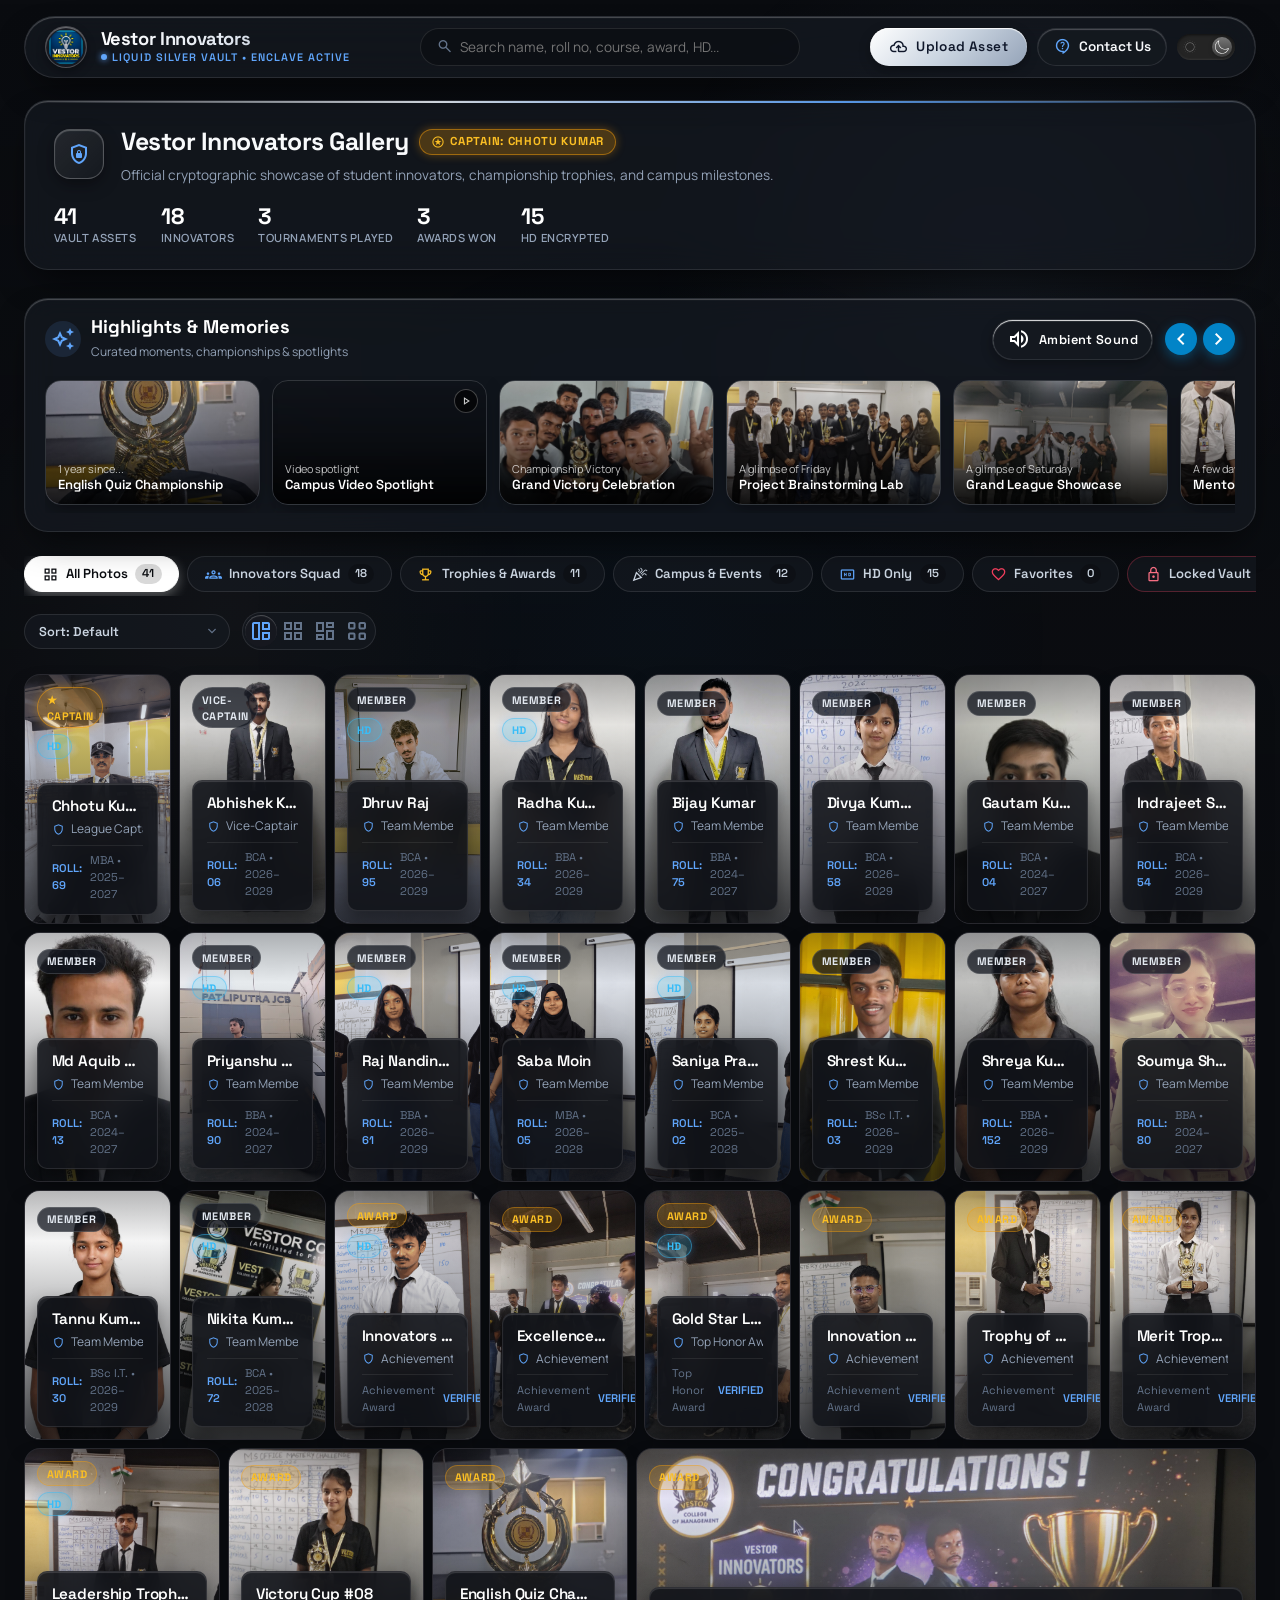
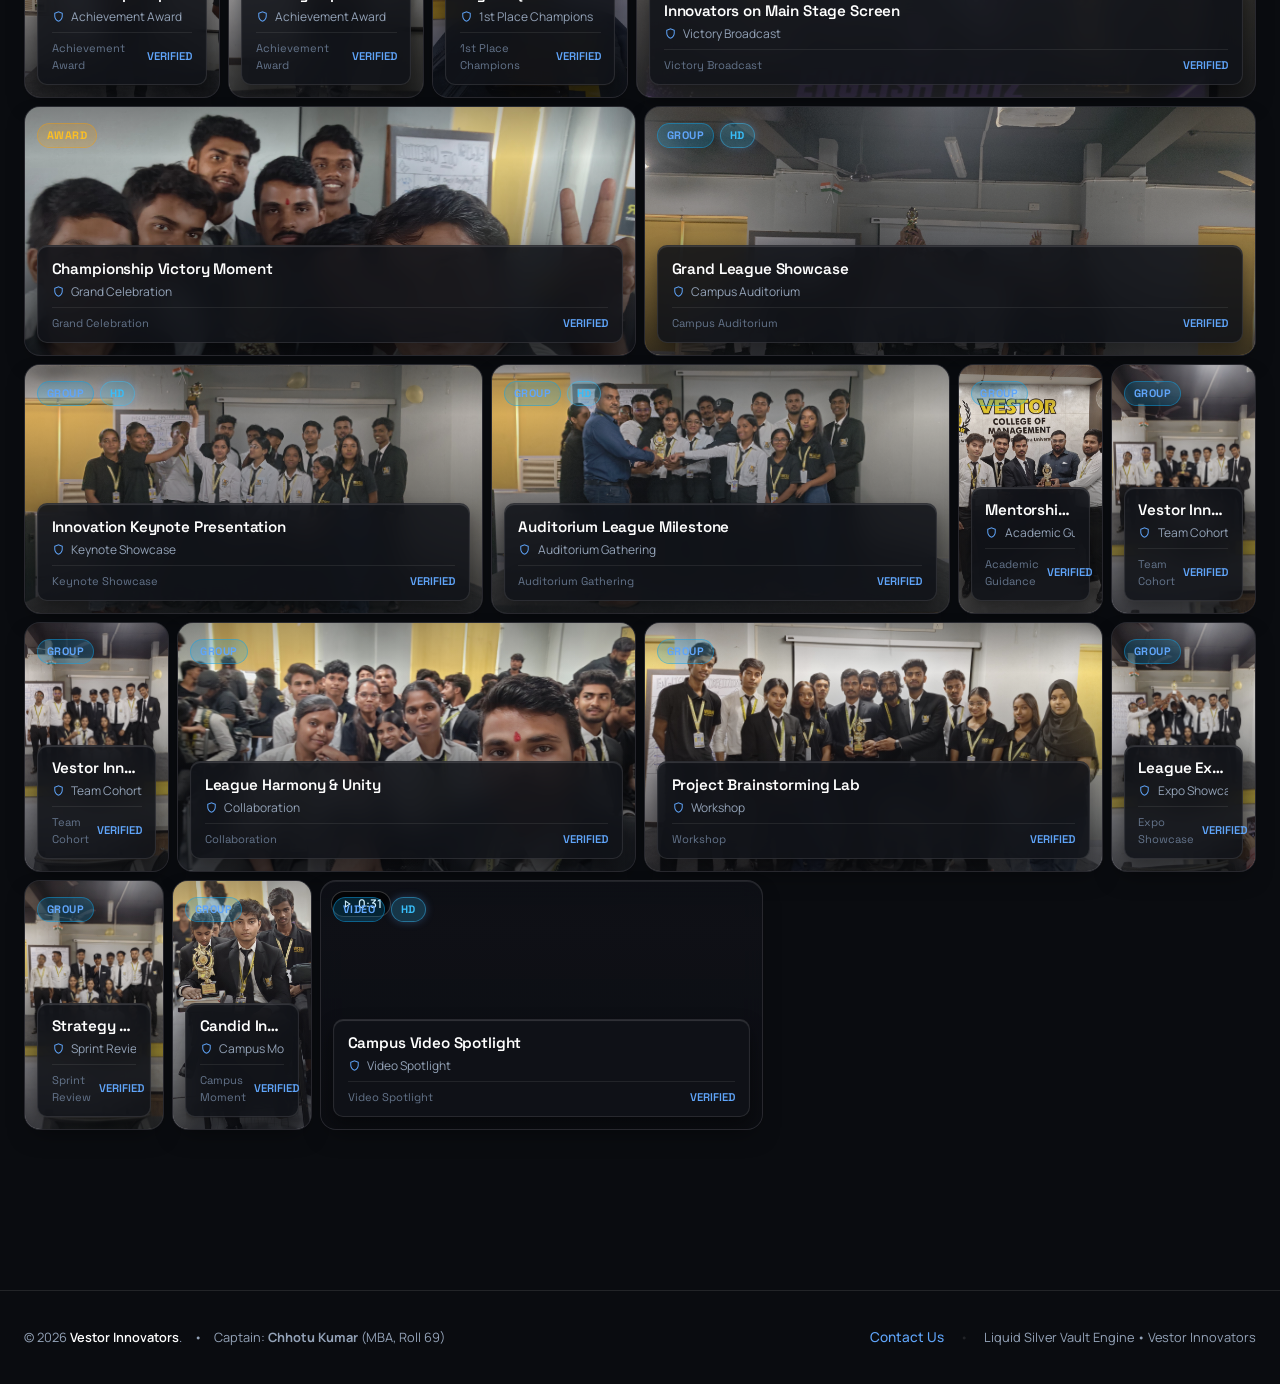
==== commit 630a72d5: "Add files via upload" ====
--- a/index.html
+++ b/index.html
@@ -174,6 +174,45 @@
       </div>
     </section>
 
+    <!-- Memories & Highlights Carousel (Google Photos Style with Background Audio) -->
+    <section class="highlights-section glass-panel" aria-label="Memories and Highlights">
+      <div class="highlights-header">
+        <div class="highlights-title-group">
+          <span class="material-symbols-outlined highlights-icon">auto_awesome</span>
+          <div>
+            <h2 class="highlights-title">Highlights & Memories</h2>
+            <span class="highlights-subtitle">Curated moments, championships & spotlights</span>
+          </div>
+        </div>
+
+        <div class="highlights-controls">
+          <!-- Background Ambient Audio Soundscape Toggle -->
+          <button class="btn-chrome btn-audio-toggle" id="ambientAudioBtn" type="button" title="Toggle Calm Ambient Background Sound">
+            <span class="material-symbols-outlined" id="audioIcon">volume_up</span>
+            <span class="audio-wave-anim" id="audioWave" aria-hidden="true">
+              <span></span><span></span><span></span><span></span>
+            </span>
+            <span class="btn-label" id="audioStatusText">Ambient Sound</span>
+          </button>
+
+          <!-- Horizontal Carousel Navigation Arrows -->
+          <div class="highlights-arrows">
+            <button class="arrow-btn" id="highlightsPrevBtn" type="button" title="Scroll Memories Left" aria-label="Previous memories">
+              <span class="material-symbols-outlined">chevron_left</span>
+            </button>
+            <button class="arrow-btn" id="highlightsNextBtn" type="button" title="Scroll Memories Right" aria-label="Next memories">
+              <span class="material-symbols-outlined">chevron_right</span>
+            </button>
+          </div>
+        </div>
+      </div>
+
+      <!-- Horizontal Scrollable Memory Track -->
+      <div class="highlights-track" id="highlightsTrack" role="region" aria-label="Highlights Reel">
+        <!-- Rendered dynamically by script.js -->
+      </div>
+    </section>
+
     <!-- Interactive Filters & View Configuration Bar -->
     <section class="gallery-controls-bar">
       <!-- Horizontal Filter Pills Reel -->
@@ -187,19 +226,19 @@
         <button class="filter-btn" data-filter="members" type="button" role="tab">
           <span class="material-symbols-outlined" style="font-size: 17px; color: var(--accent-cyan);">groups</span>
           Innovators Squad
-          <span class="filter-count">16</span>
+          <span class="filter-count">18</span>
         </button>
 
         <button class="filter-btn" data-filter="trophies" type="button" role="tab">
           <span class="material-symbols-outlined" style="font-size: 17px; color: #fbbf24;">emoji_events</span>
           Trophies & Awards
-          <span class="filter-count">13</span>
+          <span class="filter-count">11</span>
         </button>
 
         <button class="filter-btn" data-filter="events" type="button" role="tab">
           <span class="material-symbols-outlined" style="font-size: 17px;">celebration</span>
           Campus & Events
-          <span class="filter-count">11</span>
+          <span class="filter-count">12</span>
         </button>
 
         <button class="filter-btn" data-filter="hd" type="button" role="tab">
@@ -218,7 +257,7 @@
         <button class="filter-btn locked-tab" data-filter="locked" type="button" role="tab" id="lockedVaultFilterBtn" title="Password Protected (innovators)">
           <span class="material-symbols-outlined" style="font-size: 17px; color: #fb7185;" id="lockedVaultTabIcon">lock</span>
           Locked Vault
-          <span class="filter-count" id="lockedVaultCount">0</span>
+          <span class="filter-count" id="lockedVaultCount">2</span>
         </button>
       </div>
 
@@ -235,9 +274,12 @@
           <span class="material-symbols-outlined">expand_more</span>
         </div>
 
-        <!-- View Density Switcher -->
+        <!-- View Density Switcher with Smart Google Photos Mode -->
         <div class="view-switcher" role="group" aria-label="Grid layout density">
-          <button class="view-btn active" data-view="grid" title="Standard Grid Layout">
+          <button class="view-btn active" data-view="smart" title="Smart Fit (Google Photos Zero Gaps)">
+            <span class="material-symbols-outlined">auto_awesome_mosaic</span>
+          </button>
+          <button class="view-btn" data-view="grid" title="Standard Grid Layout">
             <span class="material-symbols-outlined">grid_view</span>
           </button>
           <button class="view-btn" data-view="bento" title="Bento Dynamic Layout">
@@ -251,7 +293,7 @@
     </section>
 
     <!-- Image Gallery Dynamic Grid -->
-    <section class="gallery-grid" id="galleryGrid" aria-live="polite">
+    <section class="gallery-grid view-smart" id="galleryGrid" aria-live="polite">
       <!-- Rendered dynamically by script.js -->
     </section>
 
@@ -289,6 +331,7 @@
 
       <div class="lightbox-image-container">
         <img class="lightbox-image" id="lightboxImage" src="" alt="Active preview image">
+        <video class="lightbox-video" id="lightboxVideo" controls playsinline style="display: none; max-width: 90vw; max-height: 80vh; border-radius: var(--radius-sm); outline: none; box-shadow: 0 20px 50px rgba(0,0,0,0.8);"></video>
       </div>
 
       <button class="nav-arrow-btn nav-next" id="nextArrowBtn" type="button" title="Next Image (Right Arrow)" aria-label="Next image">
@@ -517,6 +560,52 @@
     </div>
   </div>
 
+  <!-- Highlight Story Viewer Modal (Google Photos Memories Style) -->
+  <div class="story-viewer-modal" id="storyViewerModal" role="dialog" aria-modal="true" aria-label="Story Memories Player">
+    <div class="story-backdrop"></div>
+    <div class="story-container">
+      <!-- Story Segments Progress Bars -->
+      <div class="story-progress-bar-container" id="storyProgressContainer"></div>
+
+      <!-- Top Story Header -->
+      <div class="story-header">
+        <div class="story-user-badge">
+          <img src="./images/logo.png" alt="Logo" class="story-avatar">
+          <div class="story-title-wrap">
+            <span class="story-tag" id="storyTag">Highlights</span>
+            <span class="story-title" id="storyTitle">Memory Spotlight</span>
+          </div>
+        </div>
+        <div class="story-controls">
+          <button class="story-ctrl-btn" id="storyPlayPauseBtn" type="button" title="Play / Pause Story">
+            <span class="material-symbols-outlined" id="storyPlayPauseIcon">pause</span>
+          </button>
+          <button class="story-ctrl-btn" id="storyAudioToggleBtn" type="button" title="Toggle Ambient Audio">
+            <span class="material-symbols-outlined" id="storyAudioIcon">volume_up</span>
+          </button>
+          <button class="story-ctrl-btn" id="closeStoryBtn" type="button" title="Close Story (Esc)">
+            <span class="material-symbols-outlined">close</span>
+          </button>
+        </div>
+      </div>
+
+      <!-- Story Media Stage -->
+      <div class="story-stage" id="storyStage">
+        <img class="story-media story-image" id="storyImage" src="" alt="Story Memory">
+        <video class="story-media story-video" id="storyVideo" playsinline loop muted style="display: none;"></video>
+        <!-- Tap zones for mobile / desktop story navigation -->
+        <div class="story-tap-zone story-tap-prev" id="storyTapPrev" title="Previous Story"></div>
+        <div class="story-tap-zone story-tap-next" id="storyTapNext" title="Next Story"></div>
+      </div>
+
+      <!-- Bottom Story Caption Overlay -->
+      <div class="story-caption" id="storyCaption">
+        <h3 id="storyCaptionTitle">Spotlight</h3>
+        <p id="storyCaptionDesc"></p>
+      </div>
+    </div>
+  </div>
+
   <!-- Toast Feedback Alerts Container -->
   <div class="toast-container" id="toastContainer" aria-live="assertive"></div>
 
--- a/style.css
+++ b/style.css
@@ -602,7 +602,7 @@
   box-shadow: inset 0px 1px 3px rgba(0, 0, 0, 0.4),
               inset 0px -1px 3px rgba(255, 255, 255, 0.4);
   cursor: pointer;
-  transition: 0.3s;
+  transition: background 0.18s ease-out;
   box-sizing: border-box;
 }
 
@@ -616,16 +616,20 @@
   background: linear-gradient(180deg, #ffcc89, #d8860b);
   border-radius: 20px;
   box-shadow: 0px 1px 4px rgba(0, 0, 0, 0.25);
-  transition: 0.3s cubic-bezier(0.4, 0, 0.2, 1);
-}
-
-.theme-switch-container label[for="darkmode-toggle"] svg {
+  transform: translateX(0);
+  transition: transform 0.2s cubic-bezier(0.16, 1, 0.3, 1), background 0.2s ease-out;
+  will-change: transform;
+}
+
+.theme-switch-container label[for="darkmode-toggle"] svg,
+.theme-switch-container label[for="darkmode-toggle"] svg * {
   position: absolute;
   width: 14px;
   height: 14px;
   top: 6px;
   z-index: 10;
-  transition: 0.3s;
+  pointer-events: none;
+  transition: fill 0.18s ease-out;
 }
 
 .theme-switch-container label[for="darkmode-toggle"] svg.sun {
@@ -646,8 +650,7 @@
 }
 
 .theme-switch-container input#darkmode-toggle:checked + label[for="darkmode-toggle"]:after {
-  left: calc(100% - 3px);
-  transform: translateX(-100%);
+  transform: translateX(32px);
   background: linear-gradient(180deg, #777, #3a3a3a);
 }
 
@@ -657,11 +660,6 @@
 
 .theme-switch-container input#darkmode-toggle:checked + label[for="darkmode-toggle"] svg.moon {
   fill: #fff;
-}
-
-/* Active Squashing / Stretch Effect */
-.theme-switch-container input#darkmode-toggle:active + label[for="darkmode-toggle"]:after {
-  width: 27px;
 }
 
 /* Camera Option & Stream Viewfinder Styles */
@@ -1044,6 +1042,467 @@
   gap: 0.75rem;
 }
 
+/* Google Photos Smart Justified Stream Mode (Zero Empty Spaces) */
+.gallery-grid.view-smart {
+  display: flex;
+  flex-wrap: wrap;
+  gap: 8px;
+}
+
+.gallery-grid.view-smart::after {
+  content: '';
+  flex-grow: 99999999;
+  height: 0;
+  min-width: 220px;
+}
+
+.gallery-grid.view-smart .gallery-card {
+  height: 250px;
+  flex-grow: calc(var(--aspect, 0.7) * 100);
+  flex-basis: calc(250px * var(--aspect, 0.7));
+  max-width: 100%;
+  aspect-ratio: auto !important;
+}
+
+/* Video Card & Indicator Styles */
+.card-video {
+  width: 100%;
+  height: 100%;
+  object-fit: cover;
+  display: block;
+}
+
+.video-play-indicator {
+  position: absolute;
+  top: 10px;
+  left: 10px;
+  display: inline-flex;
+  align-items: center;
+  gap: 4px;
+  background: rgba(0, 0, 0, 0.7);
+  backdrop-filter: blur(8px);
+  -webkit-backdrop-filter: blur(8px);
+  color: #fff;
+  font-size: 0.75rem;
+  font-weight: 600;
+  padding: 3px 8px;
+  border-radius: var(--radius-pill);
+  border: 1px solid rgba(255, 255, 255, 0.2);
+  z-index: 5;
+  pointer-events: none;
+}
+
+/* --------------------------------------------------------------------------
+   Highlights & Memories Carousel (Image 3 Inspiration)
+   -------------------------------------------------------------------------- */
+.highlights-section {
+  margin-bottom: 1.5rem;
+  padding: 1.1rem 1.25rem;
+  border-radius: var(--radius-lg);
+  position: relative;
+  overflow: hidden;
+}
+
+.highlights-header {
+  display: flex;
+  align-items: center;
+  justify-content: space-between;
+  margin-bottom: 0.85rem;
+  gap: 1rem;
+  flex-wrap: wrap;
+}
+
+.highlights-title-group {
+  display: flex;
+  align-items: center;
+  gap: 0.65rem;
+}
+
+.highlights-icon {
+  font-size: 24px;
+  color: var(--accent-cyan);
+  background: var(--accent-cyan-soft);
+  padding: 6px;
+  border-radius: 50%;
+}
+
+.highlights-title {
+  font-family: var(--font-display);
+  font-size: 1.15rem;
+  font-weight: 700;
+  color: var(--chrome-primary);
+  line-height: 1.2;
+}
+
+.highlights-subtitle {
+  font-size: 0.75rem;
+  color: var(--chrome-muted);
+}
+
+.highlights-controls {
+  display: flex;
+  align-items: center;
+  gap: 0.75rem;
+}
+
+/* Ambient Audio Button & Animated Wave */
+.btn-audio-toggle {
+  display: inline-flex;
+  align-items: center;
+  gap: 0.5rem;
+  padding: 0.45rem 0.85rem;
+  border-radius: var(--radius-pill);
+  font-size: 0.8rem;
+  font-weight: 600;
+  background: var(--bg-surface-glass);
+  border: 1px solid var(--chrome-border);
+  color: var(--chrome-primary);
+  transition: all var(--transition-fast);
+}
+
+.btn-audio-toggle.active {
+  background: var(--accent-cyan-soft);
+  border-color: var(--accent-cyan);
+  color: var(--accent-cyan);
+}
+
+.audio-wave-anim {
+  display: none;
+  align-items: flex-end;
+  gap: 2px;
+  height: 14px;
+  width: 14px;
+}
+
+.btn-audio-toggle.active .audio-wave-anim {
+  display: inline-flex;
+}
+
+.audio-wave-anim span {
+  display: block;
+  width: 2px;
+  height: 100%;
+  background: currentColor;
+  border-radius: 1px;
+  animation: audioWaveBar 1.2s ease-in-out infinite;
+}
+
+.audio-wave-anim span:nth-child(1) { animation-delay: 0s; height: 40%; }
+.audio-wave-anim span:nth-child(2) { animation-delay: 0.2s; height: 90%; }
+.audio-wave-anim span:nth-child(3) { animation-delay: 0.4s; height: 60%; }
+.audio-wave-anim span:nth-child(4) { animation-delay: 0.6s; height: 100%; }
+
+@keyframes audioWaveBar {
+  0%, 100% { transform: scaleY(0.3); }
+  50% { transform: scaleY(1); }
+}
+
+.highlights-arrows {
+  display: flex;
+  align-items: center;
+  gap: 0.4rem;
+}
+
+.arrow-btn {
+  width: 32px;
+  height: 32px;
+  border-radius: 50%;
+  background: #0284c7;
+  color: #fff;
+  display: inline-flex;
+  align-items: center;
+  justify-content: center;
+  box-shadow: 0 4px 12px rgba(2, 132, 199, 0.4);
+  transition: transform var(--transition-fast), background var(--transition-fast);
+}
+
+.arrow-btn:hover {
+  transform: scale(1.08);
+  background: #0369a1;
+}
+
+.highlights-track {
+  display: flex;
+  align-items: center;
+  gap: 0.75rem;
+  overflow-x: auto;
+  scroll-behavior: smooth;
+  scroll-snap-type: x mandatory;
+  padding: 0.25rem 0.15rem 0.5rem;
+  -webkit-overflow-scrolling: touch;
+  scrollbar-width: none;
+}
+
+.highlights-track::-webkit-scrollbar {
+  display: none;
+}
+
+/* Individual Highlight Memory Card (Matches Image 3) */
+.highlight-card {
+  flex: 0 0 215px;
+  height: 125px;
+  border-radius: var(--radius-md);
+  position: relative;
+  overflow: hidden;
+  cursor: pointer;
+  scroll-snap-align: start;
+  border: 1px solid rgba(255, 255, 255, 0.14);
+  box-shadow: 0 8px 20px -6px rgba(0, 0, 0, 0.5);
+  transform: translateZ(0);
+  transition: transform 0.22s cubic-bezier(0.16, 1, 0.3, 1), box-shadow 0.22s ease-out, border-color 0.22s ease-out;
+}
+
+.highlight-card:hover {
+  transform: translateY(-3px) scale(1.02);
+  border-color: var(--accent-cyan);
+  box-shadow: 0 12px 28px -6px rgba(2, 132, 199, 0.35);
+}
+
+.highlight-card img,
+.highlight-card video {
+  width: 100%;
+  height: 100%;
+  object-fit: cover;
+  display: block;
+}
+
+.highlight-card-overlay {
+  position: absolute;
+  inset: 0;
+  background: linear-gradient(180deg, rgba(0, 0, 0, 0.1) 0%, rgba(0, 0, 0, 0.35) 45%, rgba(0, 0, 0, 0.88) 100%);
+  display: flex;
+  flex-direction: column;
+  justify-content: flex-end;
+  padding: 0.65rem 0.75rem;
+  pointer-events: none;
+}
+
+.highlight-card-title {
+  color: #ffffff;
+  font-family: var(--font-display);
+  font-size: 0.82rem;
+  font-weight: 600;
+  line-height: 1.25;
+  text-shadow: 0 1px 3px rgba(0, 0, 0, 0.8);
+  white-space: nowrap;
+  overflow: hidden;
+  text-overflow: ellipsis;
+}
+
+.highlight-card-tag {
+  color: rgba(255, 255, 255, 0.75);
+  font-size: 0.68rem;
+  margin-top: 2px;
+}
+
+.highlight-play-badge {
+  position: absolute;
+  top: 8px;
+  right: 8px;
+  background: rgba(0, 0, 0, 0.6);
+  backdrop-filter: blur(4px);
+  width: 24px;
+  height: 24px;
+  border-radius: 50%;
+  display: flex;
+  align-items: center;
+  justify-content: center;
+  color: #fff;
+  border: 1px solid rgba(255, 255, 255, 0.3);
+}
+
+/* --------------------------------------------------------------------------
+   Story Viewer Modal (Google Photos Memories Style)
+   -------------------------------------------------------------------------- */
+.story-viewer-modal {
+  position: fixed;
+  inset: 0;
+  z-index: 10000;
+  background: rgba(0, 0, 0, 0.94);
+  backdrop-filter: blur(20px);
+  -webkit-backdrop-filter: blur(20px);
+  display: none;
+  align-items: center;
+  justify-content: center;
+}
+
+.story-viewer-modal.active {
+  display: flex;
+}
+
+.story-backdrop {
+  position: absolute;
+  inset: 0;
+}
+
+.story-container {
+  position: relative;
+  width: 100%;
+  max-width: 440px;
+  height: 92vh;
+  max-height: 820px;
+  border-radius: var(--radius-lg);
+  overflow: hidden;
+  background: #000;
+  box-shadow: 0 25px 60px -10px rgba(0, 0, 0, 0.9);
+  display: flex;
+  flex-direction: column;
+  z-index: 5;
+}
+
+.story-progress-bar-container {
+  position: absolute;
+  top: 10px;
+  left: 10px;
+  right: 10px;
+  z-index: 20;
+  display: flex;
+  gap: 5px;
+}
+
+.story-progress-segment {
+  flex: 1;
+  height: 3px;
+  background: rgba(255, 255, 255, 0.3);
+  border-radius: 3px;
+  overflow: hidden;
+  position: relative;
+}
+
+.story-progress-fill {
+  position: absolute;
+  top: 0;
+  left: 0;
+  bottom: 0;
+  width: 0%;
+  background: #fff;
+  transition: width 0.05s linear;
+}
+
+.story-progress-segment.completed .story-progress-fill {
+  width: 100% !important;
+}
+
+.story-header {
+  position: absolute;
+  top: 22px;
+  left: 12px;
+  right: 12px;
+  z-index: 20;
+  display: flex;
+  align-items: center;
+  justify-content: space-between;
+  color: #fff;
+}
+
+.story-user-badge {
+  display: flex;
+  align-items: center;
+  gap: 8px;
+}
+
+.story-avatar {
+  width: 32px;
+  height: 32px;
+  border-radius: 50%;
+  border: 1.5px solid var(--accent-cyan);
+  object-fit: cover;
+}
+
+.story-title-wrap {
+  display: flex;
+  flex-direction: column;
+}
+
+.story-tag {
+  font-size: 0.68rem;
+  color: var(--accent-cyan);
+  font-weight: 600;
+  text-transform: uppercase;
+  letter-spacing: 0.05em;
+}
+
+.story-title {
+  font-size: 0.85rem;
+  font-weight: 600;
+  white-space: nowrap;
+  max-width: 200px;
+  overflow: hidden;
+  text-overflow: ellipsis;
+}
+
+.story-controls {
+  display: flex;
+  align-items: center;
+  gap: 6px;
+}
+
+.story-ctrl-btn {
+  width: 32px;
+  height: 32px;
+  border-radius: 50%;
+  background: rgba(0, 0, 0, 0.5);
+  color: #fff;
+  display: flex;
+  align-items: center;
+  justify-content: center;
+  border: 1px solid rgba(255, 255, 255, 0.2);
+  transition: background var(--transition-fast);
+}
+
+.story-ctrl-btn:hover {
+  background: rgba(255, 255, 255, 0.2);
+}
+
+.story-stage {
+  flex: 1;
+  position: relative;
+  overflow: hidden;
+  background: #050505;
+}
+
+.story-media {
+  width: 100%;
+  height: 100%;
+  object-fit: cover;
+  display: block;
+}
+
+.story-tap-zone {
+  position: absolute;
+  top: 0;
+  bottom: 0;
+  width: 38%;
+  z-index: 10;
+  cursor: pointer;
+}
+
+.story-tap-prev { left: 0; }
+.story-tap-next { right: 0; width: 62%; }
+
+.story-caption {
+  position: absolute;
+  bottom: 0;
+  left: 0;
+  right: 0;
+  z-index: 20;
+  padding: 1.25rem 1rem 1rem;
+  background: linear-gradient(180deg, transparent 0%, rgba(0, 0, 0, 0.85) 60%, rgba(0, 0, 0, 0.98) 100%);
+  color: #fff;
+}
+
+.story-caption h3 {
+  font-size: 1rem;
+  font-weight: 700;
+  margin-bottom: 0.25rem;
+}
+
+.story-caption p {
+  font-size: 0.8rem;
+  color: var(--chrome-secondary);
+  line-height: 1.35;
+}
+
 .gallery-grid.view-compact .gallery-card {
   border-radius: var(--radius-sm);
 }
@@ -1966,15 +2425,32 @@
   }
 
   /* Distinct Grid Layouts in Android / Mobile View (Zero Blank Spaces) */
+  /* 0. Smart Google Photos: Justified packing with 160px rows */
+  .gallery-grid.view-smart {
+    display: flex;
+    flex-wrap: wrap;
+    gap: 6px;
+  }
+  .gallery-grid.view-smart .gallery-card {
+    height: 160px;
+    flex-basis: calc(160px * var(--aspect, 0.7));
+  }
+  .gallery-grid.view-smart .card-details {
+    padding: 0.5rem 0.6rem;
+  }
+  .gallery-grid.view-smart .card-title {
+    font-size: 0.82rem;
+  }
+
   /* 1. Standard: 1 column full showcase */
-  .gallery-grid:not(.view-bento):not(.view-compact) {
+  .gallery-grid:not(.view-smart):not(.view-bento):not(.view-compact) {
     grid-template-columns: 1fr;
     gap: 1rem;
   }
-  .gallery-grid:not(.view-bento):not(.view-compact) .gallery-card.aspect-portrait {
+  .gallery-grid:not(.view-smart):not(.view-bento):not(.view-compact) .gallery-card.aspect-portrait {
     aspect-ratio: 9 / 14;
   }
-  .gallery-grid:not(.view-bento):not(.view-compact) .gallery-card.aspect-wide {
+  .gallery-grid:not(.view-smart):not(.view-bento):not(.view-compact) .gallery-card.aspect-wide {
     aspect-ratio: 16 / 9;
   }
 
